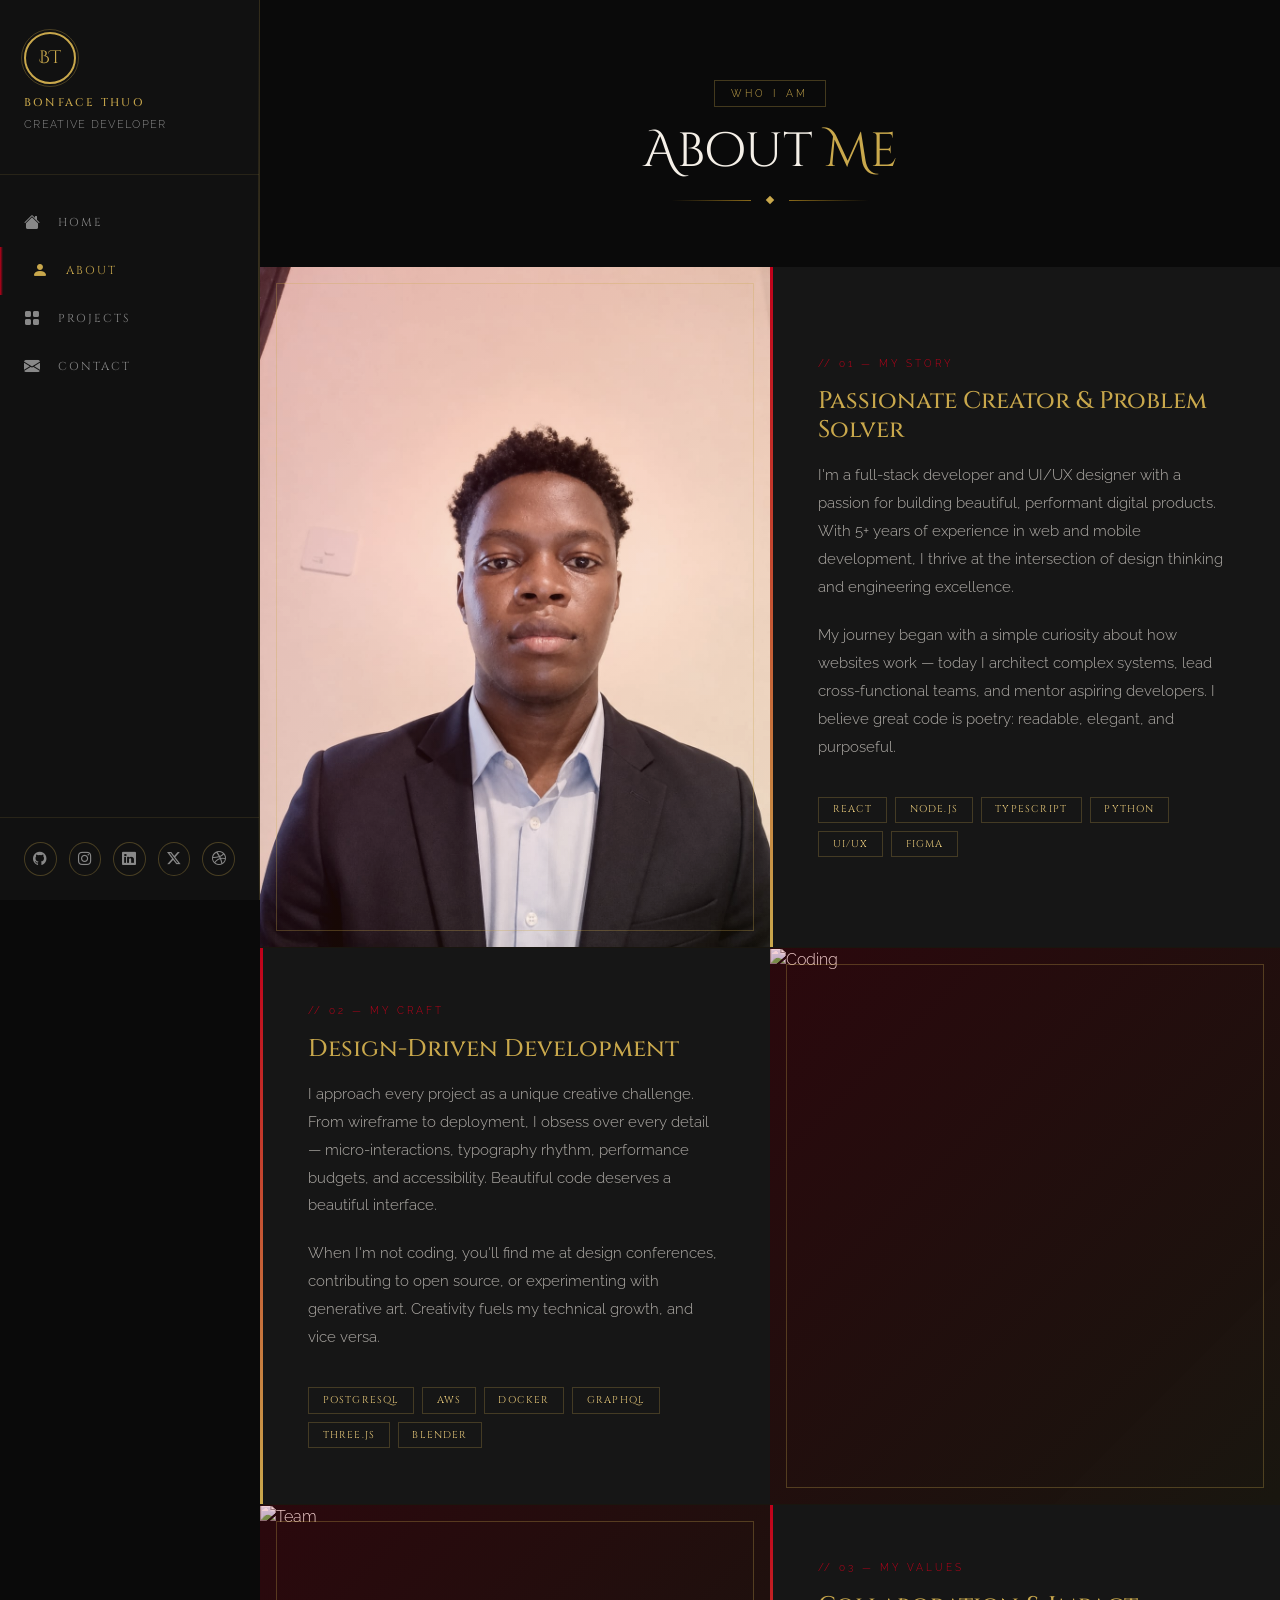
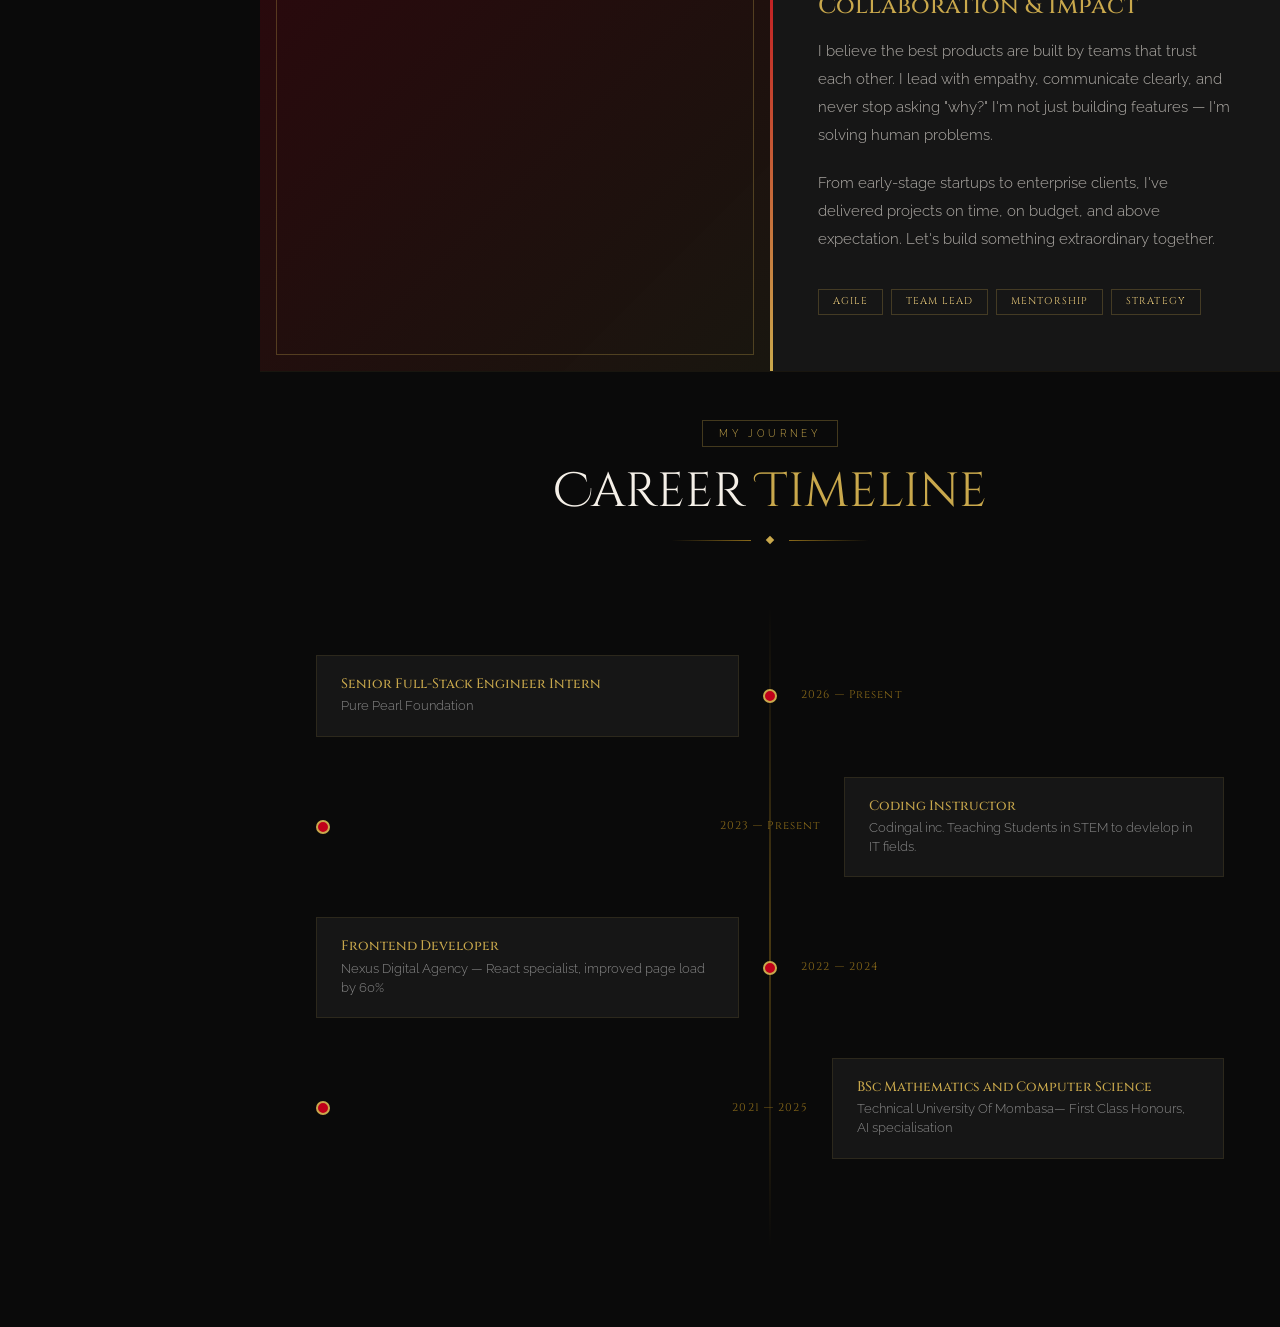
==== about.html @ 5af57379 "first commit" ====
<!DOCTYPE html>
<html lang="en">
<head>
  <meta charset="UTF-8" />
  <meta name="viewport" content="width=device-width, initial-scale=1.0"/>
  <title>About — Bonface Thuo</title>

  <!-- Bootstrap 5 -->
  <link href="https://cdn.jsdelivr.net/npm/bootstrap@5.3.3/dist/css/bootstrap.min.css" rel="stylesheet"/>
  <!-- Bootstrap Icons -->
  <link href="https://cdn.jsdelivr.net/npm/bootstrap-icons@1.11.3/font/bootstrap-icons.min.css" rel="stylesheet"/>
  <!-- Google Fonts -->
  <link href="https://fonts.googleapis.com/css2?family=Cinzel+Decorative:wght@700;900&family=Cinzel:wght@400;600;700&family=Raleway:ital,wght@0,300;0,400;0,600;1,300&display=swap" rel="stylesheet"/>
  <!-- AOS Animate on Scroll -->
  <link href="https://cdn.jsdelivr.net/npm/aos@2.3.4/dist/aos.css" rel="stylesheet"/>
  
  <link rel="stylesheet" href="style.css">
</head>
<body>

<div id="sb-overlay" onclick="closeSidebar()"></div>

<button id="sb-toggle" onclick="toggleSidebar()">
  <i class="bi bi-list"></i>
</button>

<nav id="sidebar">
  <div class="sb-logo">
    <div class="monogram">BT</div>
    <h6>Bonface Thuo</h6>
    <p>Creative Developer</p>
  </div>

  <div class="sb-nav">
    <a href="index.html">
      <i class="bi bi-house-fill"></i> Home
    </a>
    <a href="about.html" class="active">
      <i class="bi bi-person-fill"></i> About
    </a>
    <a href="project.html">
      <i class="bi bi-grid-fill"></i> Projects
    </a>
    <a href="contact.html">
      <i class="bi bi-envelope-fill"></i> Contact
    </a>
  </div>

  <div class="sb-social">
    <a href="https://github.com/Bonface-3020" title="GitHub" target="_blank"><i class="bi bi-github"></i></a>
    <a href="https://www.instagram.com/alpha_bonnie_3020?igsh=MWN3YW5udHBidG1ybQ==" title="Instagram" target="_blank"><i class="bi bi-instagram"></i></a>
    <a href="#" title="LinkedIn"><i class="bi bi-linkedin"></i></a>
    <a href="#" title="Twitter/X"><i class="bi bi-twitter-x"></i></a>
    <a href="#" title="Dribbble"><i class="bi bi-dribbble"></i></a>
  </div>
</nav>

<div id="main-content">
  <div id="page-about" class="page">
    <div class="section-header" data-aos="fade-up">
      <span class="section-tag">Who I Am</span>
      <h2 class="section-title">About <span>Me</span></h2>
      <div class="title-line"><div class="diamond"></div></div>
    </div>

    <!-- Block 1: Image Left, Text Right -->
    <div class="about-block">
      <div class="about-img-wrap" data-aos="fade-right">
        <img src="Images\Alpha.jpeg" alt="Bonface Thuo"/>
        <div class="about-img-border"></div>
      </div>
      <div class="about-text-wrap" data-aos="fade-left">
        <p class="about-tag">// 01 — My Story</p>
        <h3 class="about-heading">Passionate Creator &amp; Problem Solver</h3>
        <p class="about-text">
          I'm a full-stack developer and UI/UX designer with a passion for building beautiful, performant digital products. With 5+ years of experience in web and mobile development, I thrive at the intersection of design thinking and engineering excellence.
        </p>
        <p class="about-text">
          My journey began with a simple curiosity about how websites work — today I architect complex systems, lead cross-functional teams, and mentor aspiring developers. I believe great code is poetry: readable, elegant, and purposeful.
        </p>
        <div class="about-skills-list">
          <span class="skill-badge">React</span>
          <span class="skill-badge">Node.js</span>
          <span class="skill-badge">TypeScript</span>
          <span class="skill-badge">Python</span>
          <span class="skill-badge">UI/UX</span>
          <span class="skill-badge">Figma</span>
        </div>
      </div>
    </div>

    <!-- Block 2: Text Left, Image Right -->
    <div class="about-block">
      <div class="about-text-wrap" data-aos="fade-right">
        <p class="about-tag">// 02 — My Craft</p>
        <h3 class="about-heading">Design-Driven Development</h3>
        <p class="about-text">
          I approach every project as a unique creative challenge. From wireframe to deployment, I obsess over every detail — micro-interactions, typography rhythm, performance budgets, and accessibility. Beautiful code deserves a beautiful interface.
        </p>
        <p class="about-text">
          When I'm not coding, you'll find me at design conferences, contributing to open source, or experimenting with generative art. Creativity fuels my technical growth, and vice versa.
        </p>
        <div class="about-skills-list">
          <span class="skill-badge">PostgreSQL</span>
          <span class="skill-badge">AWS</span>
          <span class="skill-badge">Docker</span>
          <span class="skill-badge">GraphQL</span>
          <span class="skill-badge">Three.js</span>
          <span class="skill-badge">Blender</span>
        </div>
      </div>
      <div class="about-img-wrap" data-aos="fade-left">
        <img src="https://images.unsplash.com/photo-1498050108023-c5249f4df085?w=600&q=80" alt="Coding"/>
        <div class="about-img-border"></div>
      </div>
    </div>

    <!-- Block 3: Image Left, Text Right -->
    <div class="about-block">
      <div class="about-img-wrap" data-aos="fade-right">
        <img src="https://images.unsplash.com/photo-1522071820081-009f0129c71c?w=600&q=80" alt="Team"/>
        <div class="about-img-border"></div>
      </div>
      <div class="about-text-wrap" data-aos="fade-left">
        <p class="about-tag">// 03 — My Values</p>
        <h3 class="about-heading">Collaboration &amp; Impact</h3>
        <p class="about-text">
          I believe the best products are built by teams that trust each other. I lead with empathy, communicate clearly, and never stop asking "why?" I'm not just building features — I'm solving human problems.
        </p>
        <p class="about-text">
          From early-stage startups to enterprise clients, I've delivered projects on time, on budget, and above expectation. Let's build something extraordinary together.
        </p>
        <div class="about-skills-list">
          <span class="skill-badge">Agile</span>
          <span class="skill-badge">Team Lead</span>
          <span class="skill-badge">Mentorship</span>
          <span class="skill-badge">Strategy</span>
        </div>
      </div>
    </div>

    <!-- Timeline -->
    <div class="container-fluid px-4 mt-5">
      <div class="section-header" data-aos="fade-up">
        <span class="section-tag">My Journey</span>
        <h2 class="section-title">Career <span>Timeline</span></h2>
        <div class="title-line"><div class="diamond"></div></div>
      </div>
      <div class="timeline">
        <div class="tl-item" data-aos="fade-right">
          <div class="tl-content">
            <h5>Senior Full-Stack Engineer Intern</h5>
            <p>Pure Pearl Foundation </p>
          </div>
          <div class="tl-dot"></div>
          <div class="tl-date">2026 — Present</div>
        </div>
        <div class="tl-item right" data-aos="fade-left">
          <div class="tl-date" style="text-align:right">2023 — Present</div>
          <div class="tl-dot"></div>
          <div class="tl-content">
            <h5>Coding Instructor</h5>
            <p>Codingal inc. Teaching Students in STEM to devlelop in IT fields.</p>
          </div>
        </div>
        <div class="tl-item" data-aos="fade-right">
          <div class="tl-content">
            <h5>Frontend Developer</h5>
            <p>Nexus Digital Agency — React specialist, improved page load by 60%</p>
          </div>
          <div class="tl-dot"></div>
          <div class="tl-date">2022 — 2024</div>
        </div>
        <div class="tl-item right" data-aos="fade-left">
          <div class="tl-date" style="text-align:right">2021 — 2025</div>
          <div class="tl-dot"></div>
          <div class="tl-content">
            <h5>BSc Mathematics and Computer Science</h5>
            <p>Technical University Of Mombasa— First Class Honours, AI specialisation</p>
          </div>
        </div>
      </div>
    </div>
  </div>
</div>

<!-- Bootstrap JS -->
<script src="https://cdn.jsdelivr.net/npm/bootstrap@5.3.3/dist/js/bootstrap.bundle.min.js"></script>
<!-- AOS -->
<script src="https://cdn.jsdelivr.net/npm/aos@2.3.4/dist/aos.js"></script>
<script src="script.js"></script>
</body>
</html>
---- style.css ----
/* ─── DESIGN TOKENS ─────────────────────────────────── */
:root {
  --black:   #0a0a0a;
  --dark:    #111111;
  --panel:   #161616;
  --red:     #c0001a;
  --red-dim: #8a0012;
  --gold:    #c9a84c;
  --gold-lt: #e8c97a;
  --gold-dk: #8a6a1a;
  --white:   #f5f0e8;
  --muted:   #888;
  --sidebar-w: 260px;
  --transition: .35s cubic-bezier(.4,0,.2,1);
}

/* ─── RESET & BASE ──────────────────────────────────── */
*, *::before, *::after { box-sizing: border-box; margin: 0; padding: 0; }
html { scroll-behavior: smooth; }
body {
  background: var(--black);
  color: var(--white);
  font-family: 'Raleway', sans-serif;
  font-weight: 300;
  overflow-x: hidden;
}
h1,h2,h3,h4,h5 { font-family: 'Cinzel', serif; }
a { text-decoration: none; color: inherit; }
::selection { background: var(--gold); color: var(--black); }

/* ─── SCROLLBAR ──────────────────────────────────────── */
::-webkit-scrollbar { width: 4px; }
::-webkit-scrollbar-track { background: var(--dark); }
::-webkit-scrollbar-thumb { background: var(--gold-dk); border-radius: 2px; }

/* ─── SIDEBAR ────────────────────────────────────────── */
#sidebar {
  position: fixed;
  top: 0; left: 0;
  width: var(--sidebar-w);
  height: 100vh;
  background: var(--dark);
  border-right: 1px solid rgba(201,168,76,.18);
  display: flex;
  flex-direction: column;
  z-index: 1000;
  transition: transform var(--transition);
}
#sidebar::after {
  content: '';
  position: absolute;
  top: 0; right: 0;
  width: 1px; height: 100%;
  background: linear-gradient(to bottom, transparent, var(--gold), transparent);
  opacity: .35;
}

/* Logo */
.sb-logo {
  padding: 2rem 1.5rem 1.5rem;
  border-bottom: 1px solid rgba(201,168,76,.12);
}
.sb-logo .monogram {
  width: 52px; height: 52px;
  border: 2px solid var(--gold);
  border-radius: 50%;
  display: flex; align-items: center; justify-content: center;
  font-family: 'Cinzel Decorative', serif;
  font-size: 1.1rem;
  color: var(--gold);
  margin-bottom: .75rem;
  position: relative;
}
.sb-logo .monogram::before {
  content: '';
  position: absolute; inset: -5px;
  border-radius: 50%;
  border: 1px solid rgba(201,168,76,.3);
}
.sb-logo h6 {
  font-family: 'Cinzel', serif;
  font-size: .7rem;
  letter-spacing: .2em;
  color: var(--gold);
  text-transform: uppercase;
}
.sb-logo p {
  font-size: .68rem;
  color: var(--muted);
  letter-spacing: .12em;
  text-transform: uppercase;
  margin-top: .15rem;
}

/* Nav links */
.sb-nav { flex: 1; padding: 1.5rem 0; }
.sb-nav a {
  display: flex;
  align-items: center;
  gap: .85rem;
  padding: .75rem 1.5rem;
  font-family: 'Cinzel', serif;
  font-size: .72rem;
  letter-spacing: .18em;
  text-transform: uppercase;
  color: var(--muted);
  transition: all var(--transition);
  position: relative;
  cursor: pointer;
}
.sb-nav a::before {
  content: '';
  position: absolute;
  left: 0; top: 0; bottom: 0;
  width: 0;
  background: linear-gradient(to right, var(--red), transparent);
  transition: width var(--transition);
}
.sb-nav a:hover, .sb-nav a.active {
  color: var(--gold-lt);
  padding-left: 2rem;
}
.sb-nav a:hover::before, .sb-nav a.active::before { width: 3px; }
.sb-nav a.active { color: var(--gold); }
.sb-nav a i { font-size: 1rem; min-width: 20px; }

/* Social links at bottom */
.sb-social {
  padding: 1.5rem;
  border-top: 1px solid rgba(201,168,76,.12);
  display: flex; gap: .75rem;
}
.sb-social a {
  width: 34px; height: 34px;
  border: 1px solid rgba(201,168,76,.3);
  border-radius: 50%;
  display: flex; align-items: center; justify-content: center;
  font-size: .85rem;
  color: var(--muted);
  transition: all var(--transition);
}
.sb-social a:hover {
  border-color: var(--gold);
  color: var(--gold);
  background: rgba(201,168,76,.08);
}

/* Mobile toggle */
#sb-toggle {
  display: none;
  position: fixed;
  top: 1rem; left: 1rem;
  z-index: 1100;
  width: 42px; height: 42px;
  background: var(--dark);
  border: 1px solid rgba(201,168,76,.3);
  border-radius: 8px;
  align-items: center; justify-content: center;
  cursor: pointer;
  color: var(--gold);
  font-size: 1.2rem;
}
#sb-overlay {
  display: none;
  position: fixed; inset: 0;
  background: rgba(0,0,0,.7);
  z-index: 999;
}

/* ─── MAIN CONTENT ────────────────────────────────────── */
#main-content {
  margin-left: var(--sidebar-w);
  min-height: 100vh;
}

/* ─── PAGES ──────────────────────────────────────────── */
.page { min-height: 100vh; }

/* ══════════════════════════════════════════════════
   PAGE 1 — HOME
══════════════════════════════════════════════════ */
#page-home {
  position: relative;
  height: 100vh;
  overflow: hidden;
}
#particles-js {
  position: absolute; inset: 0;
  z-index: 0;
}
.hero-bg {
  position: absolute; inset: 0;
  background:
    linear-gradient(135deg, rgba(10,10,10,.92) 0%, rgba(192,0,26,.15) 50%, rgba(10,10,10,.95) 100%),
    url('https://images.unsplash.com/photo-1517180102446-f3ece451e9d8?w=1600&q=80') center/cover no-repeat;
  z-index: 1;
}
.hero-bg::after {
  content: '';
  position: absolute; inset: 0;
  background: radial-gradient(ellipse at center, transparent 30%, var(--black) 100%);
}
.hero-content {
  position: relative; z-index: 2;
  height: 100%;
  display: flex; flex-direction: column;
  align-items: center; justify-content: center;
  text-align: center;
  padding: 2rem;
}

/* Animated name */
.hero-eyebrow {
  font-family: 'Cinzel', serif;
  font-size: .75rem;
  letter-spacing: .4em;
  color: var(--gold);
  text-transform: uppercase;
  opacity: 0;
  animation: fadeUp .6s .3s ease forwards;
}
.hero-name {
  font-family: 'Cinzel Decorative', serif;
  font-size: clamp(2.5rem, 6vw, 5rem);
  font-weight: 900;
  line-height: 1.05;
  background: linear-gradient(135deg, var(--white) 30%, var(--gold) 60%, var(--red) 100%);
  -webkit-background-clip: text;
  -webkit-text-fill-color: transparent;
  background-clip: text;
  opacity: 0;
  animation: fadeUp .8s .6s ease forwards;
  position: relative;
}
.hero-name::after {
  content: attr(data-text);
  position: absolute;
  inset: 0;
  background: linear-gradient(135deg, var(--white) 30%, var(--gold) 60%, var(--red) 100%);
  -webkit-background-clip: text;
  -webkit-text-fill-color: transparent;
  background-clip: text;
  filter: blur(20px);
  opacity: .4;
}

.hero-divider {
  display: flex; align-items: center; gap: 1rem;
  margin: 1rem 0;
  opacity: 0;
  animation: fadeUp .6s .9s ease forwards;
}
.hero-divider span { width: 60px; height: 1px; background: var(--gold); opacity: .6; }
.hero-divider .diamond {
  width: 8px; height: 8px;
  background: var(--gold);
  transform: rotate(45deg);
}

.hero-profession {
  font-family: 'Cinzel', serif;
  font-size: clamp(.9rem, 2vw, 1.3rem);
  letter-spacing: .25em;
  color: var(--white);
  text-transform: uppercase;
  opacity: 0;
  animation: fadeUp .6s 1s ease forwards;
}
.hero-profession .typed-cursor { color: var(--red); }

.hero-tagline {
  margin-top: 1.25rem;
  font-size: .9rem;
  color: var(--muted);
  letter-spacing: .08em;
  max-width: 480px;
  opacity: 0;
  animation: fadeUp .6s 1.2s ease forwards;
}

.hero-cta {
  margin-top: 2.5rem;
  display: flex; gap: 1rem; flex-wrap: wrap; justify-content: center;
  opacity: 0;
  animation: fadeUp .6s 1.4s ease forwards;
}
.btn-gold {
  padding: .75rem 2rem;
  background: linear-gradient(135deg, var(--gold-dk), var(--gold));
  color: var(--black);
  font-family: 'Cinzel', serif;
  font-size: .72rem;
  letter-spacing: .2em;
  text-transform: uppercase;
  border: none;
  cursor: pointer;
  clip-path: polygon(8px 0%, 100% 0%, calc(100% - 8px) 100%, 0% 100%);
  transition: all var(--transition);
  font-weight: 700;
}
.btn-gold:hover {
  background: linear-gradient(135deg, var(--gold), var(--gold-lt));
  transform: translateY(-2px);
  box-shadow: 0 8px 24px rgba(201,168,76,.35);
}
.btn-outline-gold {
  padding: .75rem 2rem;
  background: transparent;
  color: var(--gold);
  font-family: 'Cinzel', serif;
  font-size: .72rem;
  letter-spacing: .2em;
  text-transform: uppercase;
  border: 1px solid var(--gold);
  cursor: pointer;
  clip-path: polygon(8px 0%, 100% 0%, calc(100% - 8px) 100%, 0% 100%);
  transition: all var(--transition);
}
.btn-outline-gold:hover {
  background: rgba(201,168,76,.1);
  transform: translateY(-2px);
}

/* Scroll indicator */
.scroll-hint {
  position: absolute; bottom: 2rem; left: 50%; transform: translateX(-50%);
  z-index: 2;
  display: flex; flex-direction: column; align-items: center; gap: .5rem;
  opacity: 0;
  animation: fadeIn 1s 2s ease forwards;
}
.scroll-hint span { font-size: .6rem; letter-spacing: .25em; color: var(--muted); text-transform: uppercase; }
.scroll-wheel {
  width: 20px; height: 32px;
  border: 1px solid rgba(201,168,76,.4);
  border-radius: 10px;
  position: relative;
}
.scroll-wheel::before {
  content: '';
  position: absolute; top: 5px; left: 50%; transform: translateX(-50%);
  width: 3px; height: 6px;
  background: var(--gold);
  border-radius: 2px;
  animation: scrollDot 1.5s infinite;
}

/* Stats bar */
.hero-stats {
  position: absolute;
  bottom: 0; left: 0; right: 0;
  z-index: 2;
  background: rgba(22,22,22,.85);
  backdrop-filter: blur(10px);
  border-top: 1px solid rgba(201,168,76,.15);
  display: flex;
  justify-content: center;
}
.stat-item {
  padding: 1.2rem 2.5rem;
  text-align: center;
  border-right: 1px solid rgba(201,168,76,.1);
}
.stat-item:last-child { border-right: none; }
.stat-num {
  font-family: 'Cinzel Decorative', serif;
  font-size: 1.6rem;
  color: var(--gold);
  line-height: 1;
}
.stat-label { font-size: .62rem; letter-spacing: .18em; color: var(--muted); text-transform: uppercase; margin-top: .25rem; }

/* ══════════════════════════════════════════════════
   PAGE 2 — ABOUT
══════════════════════════════════════════════════ */
#page-about { background: var(--black); padding: 5rem 0; }

.section-header { text-align: center; margin-bottom: 4rem; }
.section-tag {
  display: inline-block;
  font-size: .65rem;
  letter-spacing: .35em;
  text-transform: uppercase;
  color: var(--gold);
  border: 1px solid rgba(201,168,76,.3);
  padding: .3rem 1rem;
  margin-bottom: 1rem;
}
.section-title {
  font-family: 'Cinzel Decorative', serif;
  font-size: clamp(1.8rem, 4vw, 3rem);
  color: var(--white);
}
.section-title span { color: var(--gold); }
.title-line {
  display: flex; align-items: center; justify-content: center; gap: 1rem;
  margin-top: 1rem;
}
.title-line::before, .title-line::after {
  content: ''; flex: 1; max-width: 80px;
  height: 1px; background: linear-gradient(to right, transparent, var(--gold-dk));
}
.title-line::after { background: linear-gradient(to left, transparent, var(--gold-dk)); }
.title-line .diamond { width: 6px; height: 6px; background: var(--gold); transform: rotate(45deg); }

/* About blocks */
.about-block {
  display: grid;
  grid-template-columns: 1fr 1fr;
  gap: 0;
  margin-bottom: 0;
  border-bottom: 1px solid rgba(201,168,76,.08);
}
.about-img-wrap {
  position: relative;
  overflow: hidden;
  min-height: 420px;
}
.about-img-wrap img {
  width: 100%; height: 100%;
  object-fit: cover;
  transition: transform .8s ease;
  filter: grayscale(30%) contrast(1.05);
}
.about-img-wrap:hover img { transform: scale(1.04); }
.about-img-wrap::after {
  content: '';
  position: absolute; inset: 0;
  background: linear-gradient(135deg, rgba(192,0,26,.18), rgba(201,168,76,.08));
}
.about-img-border {
  position: absolute;
  top: 16px; left: 16px; right: 16px; bottom: 16px;
  border: 1px solid rgba(201,168,76,.3);
  z-index: 1;
  pointer-events: none;
}
.about-text-wrap {
  background: var(--panel);
  padding: 3.5rem 3rem;
  display: flex; flex-direction: column; justify-content: center;
  position: relative;
}
.about-text-wrap::before {
  content: '';
  position: absolute; top: 0; left: 0;
  width: 3px; height: 100%;
  background: linear-gradient(to bottom, var(--red), var(--gold));
}
.about-tag {
  font-size: .62rem; letter-spacing: .3em;
  text-transform: uppercase;
  color: var(--red);
  margin-bottom: 1rem;
}
.about-heading {
  font-family: 'Cinzel', serif;
  font-size: 1.5rem;
  color: var(--gold);
  margin-bottom: 1rem;
}
.about-text {
  font-size: .92rem;
  line-height: 1.9;
  color: rgba(245,240,232,.7);
  margin-bottom: 1.25rem;
}
.about-skills-list {
  display: flex; flex-wrap: wrap; gap: .5rem;
  margin-top: 1rem;
}
.skill-badge {
  font-family: 'Cinzel', serif;
  font-size: .62rem;
  letter-spacing: .12em;
  color: var(--gold-lt);
  border: 1px solid rgba(201,168,76,.25);
  padding: .3rem .85rem;
  text-transform: uppercase;
  transition: all var(--transition);
}
.skill-badge:hover {
  background: rgba(201,168,76,.08);
  border-color: var(--gold);
}

/* Timeline */
.timeline { position: relative; padding: 3rem 2rem; }
.timeline::before {
  content: '';
  position: absolute; left: 50%; top: 0; bottom: 0;
  width: 1px;
  background: linear-gradient(to bottom, transparent, var(--gold-dk), transparent);
  transform: translateX(-50%);
}
.tl-item {
  display: grid; grid-template-columns: 1fr auto 1fr;
  gap: 1.5rem; margin-bottom: 2.5rem; align-items: center;
}
.tl-content {
  background: var(--panel);
  border: 1px solid rgba(201,168,76,.12);
  padding: 1.25rem 1.5rem;
  position: relative;
}
.tl-content h5 {
  font-family: 'Cinzel', serif;
  font-size: .85rem;
  color: var(--gold);
  margin-bottom: .25rem;
}
.tl-content p {
  font-size: .8rem;
  color: var(--muted);
  margin: 0;
}
.tl-dot {
  width: 14px; height: 14px;
  background: var(--red);
  border: 2px solid var(--gold);
  border-radius: 50%;
  position: relative; z-index: 1;
}
.tl-date {
  font-family: 'Cinzel', serif;
  font-size: .7rem;
  color: var(--gold-dk);
  letter-spacing: .1em;
}
.tl-item.right .tl-content { order: 3; }
.tl-item.right .tl-date { order: 1; text-align: right; }

/* ══════════════════════════════════════════════════
   PAGE 3 — PROJECTS
══════════════════════════════════════════════════ */
#page-projects { background: var(--black); padding: 5rem 0; }

.filter-bar {
  display: flex; justify-content: center; gap: .5rem;
  margin-bottom: 3rem; flex-wrap: wrap;
}
.filter-btn {
  font-family: 'Cinzel', serif;
  font-size: .65rem;
  letter-spacing: .18em;
  text-transform: uppercase;
  padding: .5rem 1.25rem;
  background: transparent;
  border: 1px solid rgba(201,168,76,.2);
  color: var(--muted);
  cursor: pointer;
  transition: all var(--transition);
}
.filter-btn.active, .filter-btn:hover {
  background: rgba(192,0,26,.15);
  border-color: var(--red);
  color: var(--white);
}

/* Project cards */
.project-card {
  background: var(--panel);
  border: 1px solid rgba(201,168,76,.1);
  height: 100%;
  display: flex; flex-direction: column;
  overflow: hidden;
  transition: all var(--transition);
  position: relative;
}
.project-card::before {
  content: '';
  position: absolute;
  inset: 0;
  background: linear-gradient(135deg, rgba(192,0,26,.05), rgba(201,168,76,.03));
  opacity: 0;
  transition: opacity var(--transition);
}
.project-card:hover {
  transform: translateY(-6px);
  border-color: rgba(201,168,76,.35);
  box-shadow: 0 20px 40px rgba(0,0,0,.5), 0 0 0 1px rgba(201,168,76,.08);
}
.project-card:hover::before { opacity: 1; }

.card-img-wrap {
  position: relative;
  height: 200px;
  overflow: hidden;
}
.card-img-wrap img {
  width: 100%; height: 100%;
  object-fit: cover;
  transition: transform .8s ease;
  filter: grayscale(20%);
}
.project-card:hover .card-img-wrap img { transform: scale(1.08); }
.card-img-overlay {
  position: absolute; inset: 0;
  background: linear-gradient(to bottom, transparent 40%, var(--panel) 100%);
}
.card-category {
  position: absolute; top: 12px; left: 12px;
  font-family: 'Cinzel', serif;
  font-size: .58rem;
  letter-spacing: .2em;
  text-transform: uppercase;
  background: var(--red);
  color: var(--white);
  padding: .25rem .7rem;
}
.card-body-custom {
  flex: 1;
  padding: 1.5rem;
  display: flex; flex-direction: column;
}
.card-title-custom {
  font-family: 'Cinzel', serif;
  font-size: 1rem;
  color: var(--gold-lt);
  margin-bottom: .5rem;
}
.card-desc {
  font-size: .83rem;
  color: rgba(245,240,232,.65);
  line-height: 1.7;
  flex: 1;
}
.card-tags {
  display: flex; flex-wrap: wrap; gap: .35rem;
  margin-top: 1rem;
}
.tag {
  font-size: .6rem;
  letter-spacing: .1em;
  color: var(--gold-dk);
  border: 1px solid rgba(201,168,76,.15);
  padding: .15rem .5rem;
  text-transform: uppercase;
}
.card-actions {
  display: flex; gap: .75rem;
  padding: 1rem 1.5rem 1.5rem;
  border-top: 1px solid rgba(201,168,76,.08);
}
.btn-card-primary {
  flex: 1;
  padding: .55rem;
  background: linear-gradient(135deg, var(--red-dim), var(--red));
  color: var(--white);
  font-family: 'Cinzel', serif;
  font-size: .62rem;
  letter-spacing: .15em;
  text-transform: uppercase;
  border: none;
  cursor: pointer;
  transition: all var(--transition);
  display: flex; align-items: center; justify-content: center; gap: .4rem;
}
.btn-card-primary:hover { background: linear-gradient(135deg, var(--red), #e8001f); }
.btn-card-secondary {
  flex: 1;
  padding: .55rem;
  background: transparent;
  color: var(--gold);
  font-family: 'Cinzel', serif;
  font-size: .62rem;
  letter-spacing: .15em;
  text-transform: uppercase;
  border: 1px solid rgba(201,168,76,.3);
  cursor: pointer;
  transition: all var(--transition);
  display: flex; align-items: center; justify-content: center; gap: .4rem;
}
.btn-card-secondary:hover { background: rgba(201,168,76,.08); border-color: var(--gold); }

/* ══════════════════════════════════════════════════
   PAGE 4 — CONTACT
══════════════════════════════════════════════════ */
#page-contact { background: var(--black); padding: 5rem 0; }

.contact-grid { display: grid; grid-template-columns: 1fr 1.4fr; gap: 0; }

.contact-info {
  background: var(--panel);
  padding: 3rem;
  position: relative;
}
.contact-info::before {
  content: '';
  position: absolute; top: 0; right: 0;
  width: 1px; height: 100%;
  background: linear-gradient(to bottom, transparent, var(--gold-dk), transparent);
  opacity: .4;
}
.contact-info-title {
  font-family: 'Cinzel Decorative', serif;
  font-size: 1.6rem;
  color: var(--gold);
  margin-bottom: .5rem;
}
.contact-info-sub {
  font-size: .82rem;
  color: var(--muted);
  line-height: 1.7;
  margin-bottom: 2.5rem;
}

.info-item {
  display: flex; align-items: flex-start; gap: 1rem;
  margin-bottom: 1.75rem;
}
.info-icon {
  width: 42px; height: 42px;
  background: rgba(192,0,26,.12);
  border: 1px solid rgba(192,0,26,.3);
  border-radius: 50%;
  display: flex; align-items: center; justify-content: center;
  color: var(--red);
  font-size: 1rem;
  flex-shrink: 0;
}
.info-label {
  font-family: 'Cinzel', serif;
  font-size: .62rem;
  letter-spacing: .2em;
  color: var(--muted);
  text-transform: uppercase;
  margin-bottom: .2rem;
}
.info-value { font-size: .9rem; color: var(--gold-lt); }

.social-grid {
  display: grid; grid-template-columns: repeat(4, 1fr);
  gap: .5rem; margin-top: 2rem;
}
.social-card {
  background: rgba(201,168,76,.04);
  border: 1px solid rgba(201,168,76,.12);
  padding: .85rem .5rem;
  text-align: center;
  cursor: pointer;
  transition: all var(--transition);
}
.social-card:hover {
  background: rgba(192,0,26,.1);
  border-color: var(--red);
  transform: translateY(-3px);
}
.social-card i { font-size: 1.2rem; color: var(--gold); margin-bottom: .3rem; display: block; }
.social-card span { font-family: 'Cinzel', serif; font-size: .55rem; letter-spacing: .12em; color: var(--muted); text-transform: uppercase; }

/* Contact form */
.contact-form-wrap {
  background: var(--dark);
  padding: 3rem;
}
.form-label-custom {
  font-family: 'Cinzel', serif;
  font-size: .62rem;
  letter-spacing: .2em;
  color: var(--gold-dk);
  text-transform: uppercase;
  margin-bottom: .4rem;
  display: block;
}
.form-control-custom {
  width: 100%;
  background: rgba(255,255,255,.03);
  border: 1px solid rgba(201,168,76,.15);
  border-radius: 0;
  color: var(--white);
  padding: .85rem 1rem;
  font-family: 'Raleway', sans-serif;
  font-size: .88rem;
  transition: all var(--transition);
  outline: none;
}
.form-control-custom:focus {
  background: rgba(201,168,76,.04);
  border-color: rgba(201,168,76,.45);
  box-shadow: 0 0 0 3px rgba(201,168,76,.06);
}
.form-control-custom::placeholder { color: rgba(136,136,136,.5); }
.form-row { display: grid; grid-template-columns: 1fr 1fr; gap: 1rem; }
.form-group { margin-bottom: 1.25rem; }

.btn-submit {
  width: 100%;
  padding: 1rem;
  background: linear-gradient(135deg, var(--red-dim), var(--red));
  color: var(--white);
  font-family: 'Cinzel', serif;
  font-size: .75rem;
  letter-spacing: .25em;
  text-transform: uppercase;
  border: none;
  cursor: pointer;
  transition: all var(--transition);
  margin-top: .5rem;
  position: relative;
  overflow: hidden;
}
.btn-submit::before {
  content: '';
  position: absolute; top: 0; left: -100%;
  width: 100%; height: 100%;
  background: linear-gradient(90deg, transparent, rgba(255,255,255,.08), transparent);
  transition: left .5s ease;
}
.btn-submit:hover::before { left: 100%; }
.btn-submit:hover {
  background: linear-gradient(135deg, var(--red), #e8001f);
  box-shadow: 0 8px 24px rgba(192,0,26,.4);
}

/* ─── KEYFRAMES ───────────────────────────────────────── */
@keyframes fadeUp {
  from { opacity: 0; transform: translateY(30px); }
  to   { opacity: 1; transform: translateY(0); }
}
@keyframes fadeIn {
  from { opacity: 0; }
  to   { opacity: 1; }
}
@keyframes scrollDot {
  0%   { transform: translateX(-50%) translateY(0); opacity: 1; }
  100% { transform: translateX(-50%) translateY(12px); opacity: 0; }
}
@keyframes shimmer {
  0% { left: -100%; }
  100% { left: 200%; }
}

/* ─── RESPONSIVE ─────────────────────────────────────── */
@media (max-width: 991px) {
  :root { --sidebar-w: 0px; }
  #sidebar { transform: translateX(-260px); width: 260px; }
  #sidebar.open { transform: translateX(0); }
  #sb-toggle { display: flex; }
  #sb-overlay.show { display: block; }
  #main-content { margin-left: 0; }
  .about-block { grid-template-columns: 1fr; }
  .about-img-wrap { min-height: 280px; }
  .contact-grid { grid-template-columns: 1fr; }
  .timeline::before { left: 20px; }
  .tl-item { grid-template-columns: auto 1fr; }
  .tl-date { display: none; }
  .tl-item.right .tl-content { order: unset; }
  .hero-stats { position: relative; }
  .form-row { grid-template-columns: 1fr; }
}
@media (max-width: 576px) {
  .stat-item { padding: 1rem 1.25rem; }
  .stat-num { font-size: 1.2rem; }
  .about-text-wrap { padding: 2rem 1.5rem; }
  .contact-info, .contact-form-wrap { padding: 2rem 1.5rem; }
}
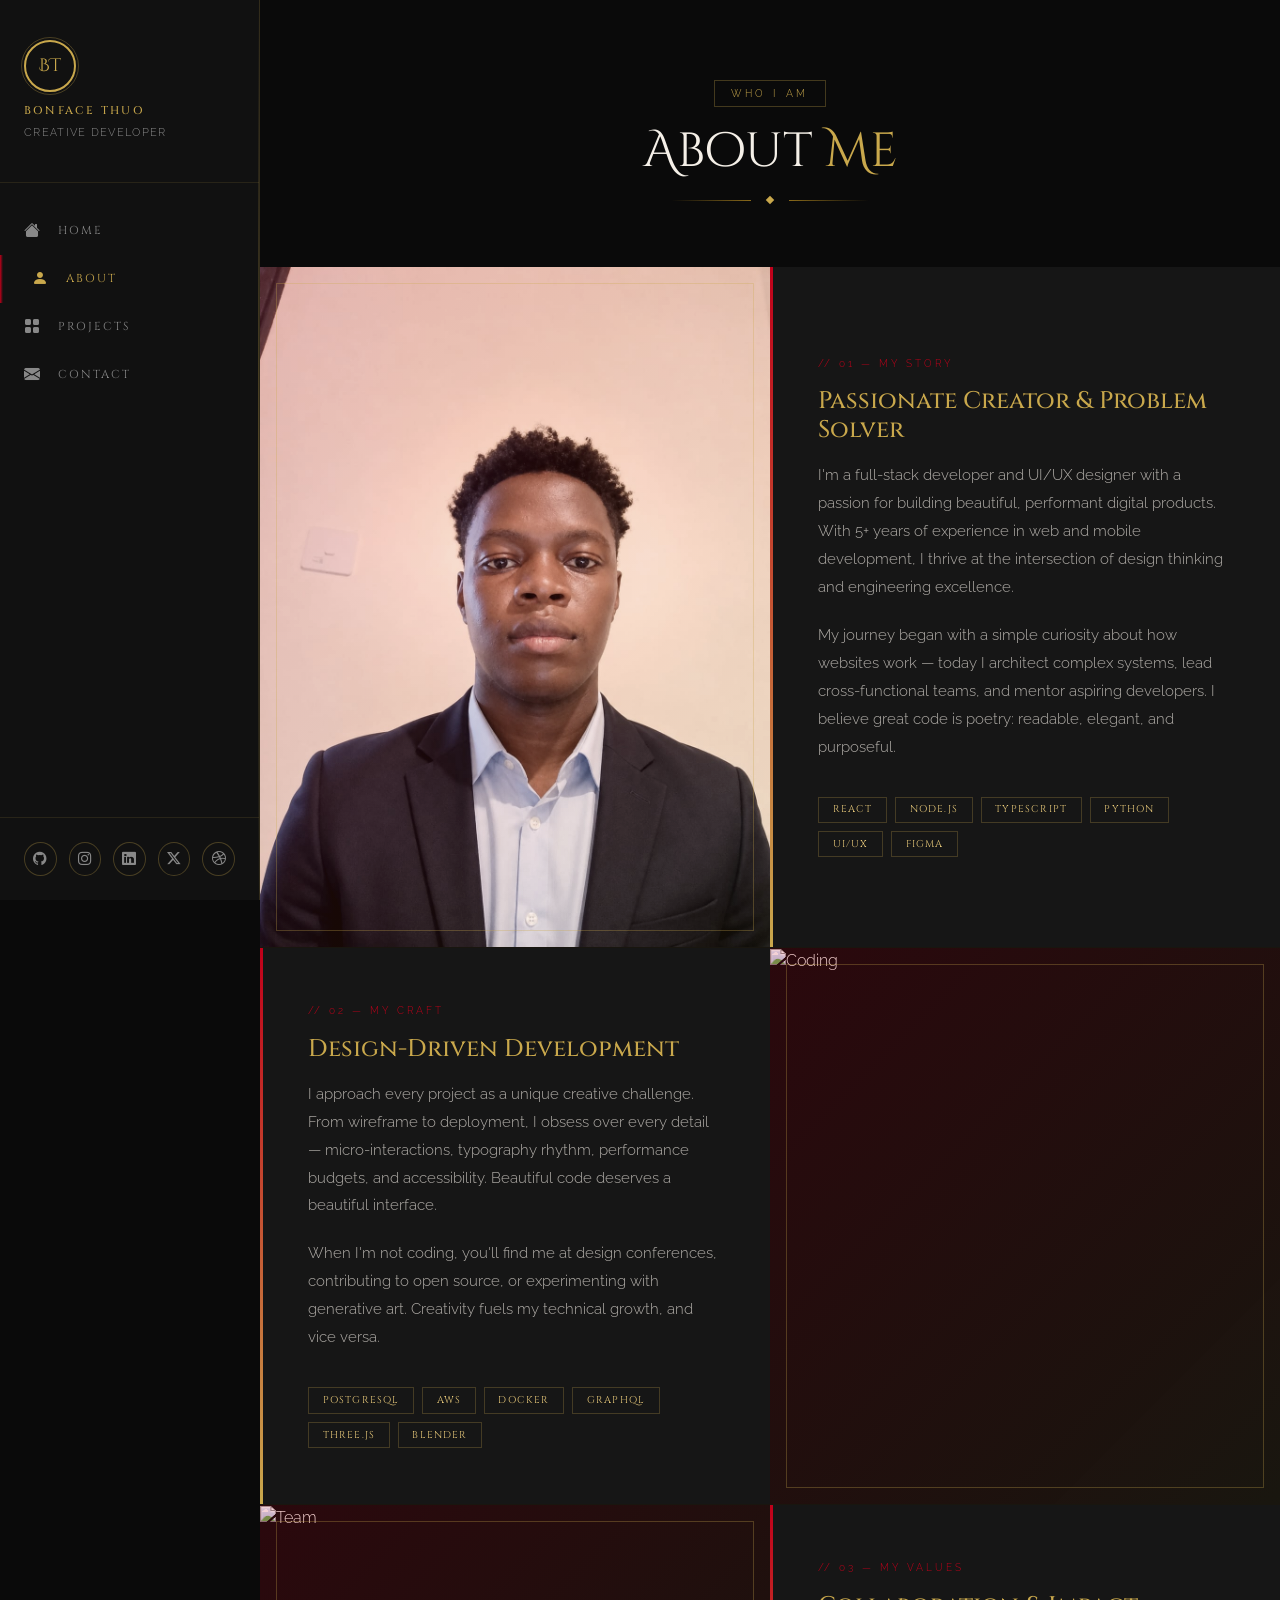
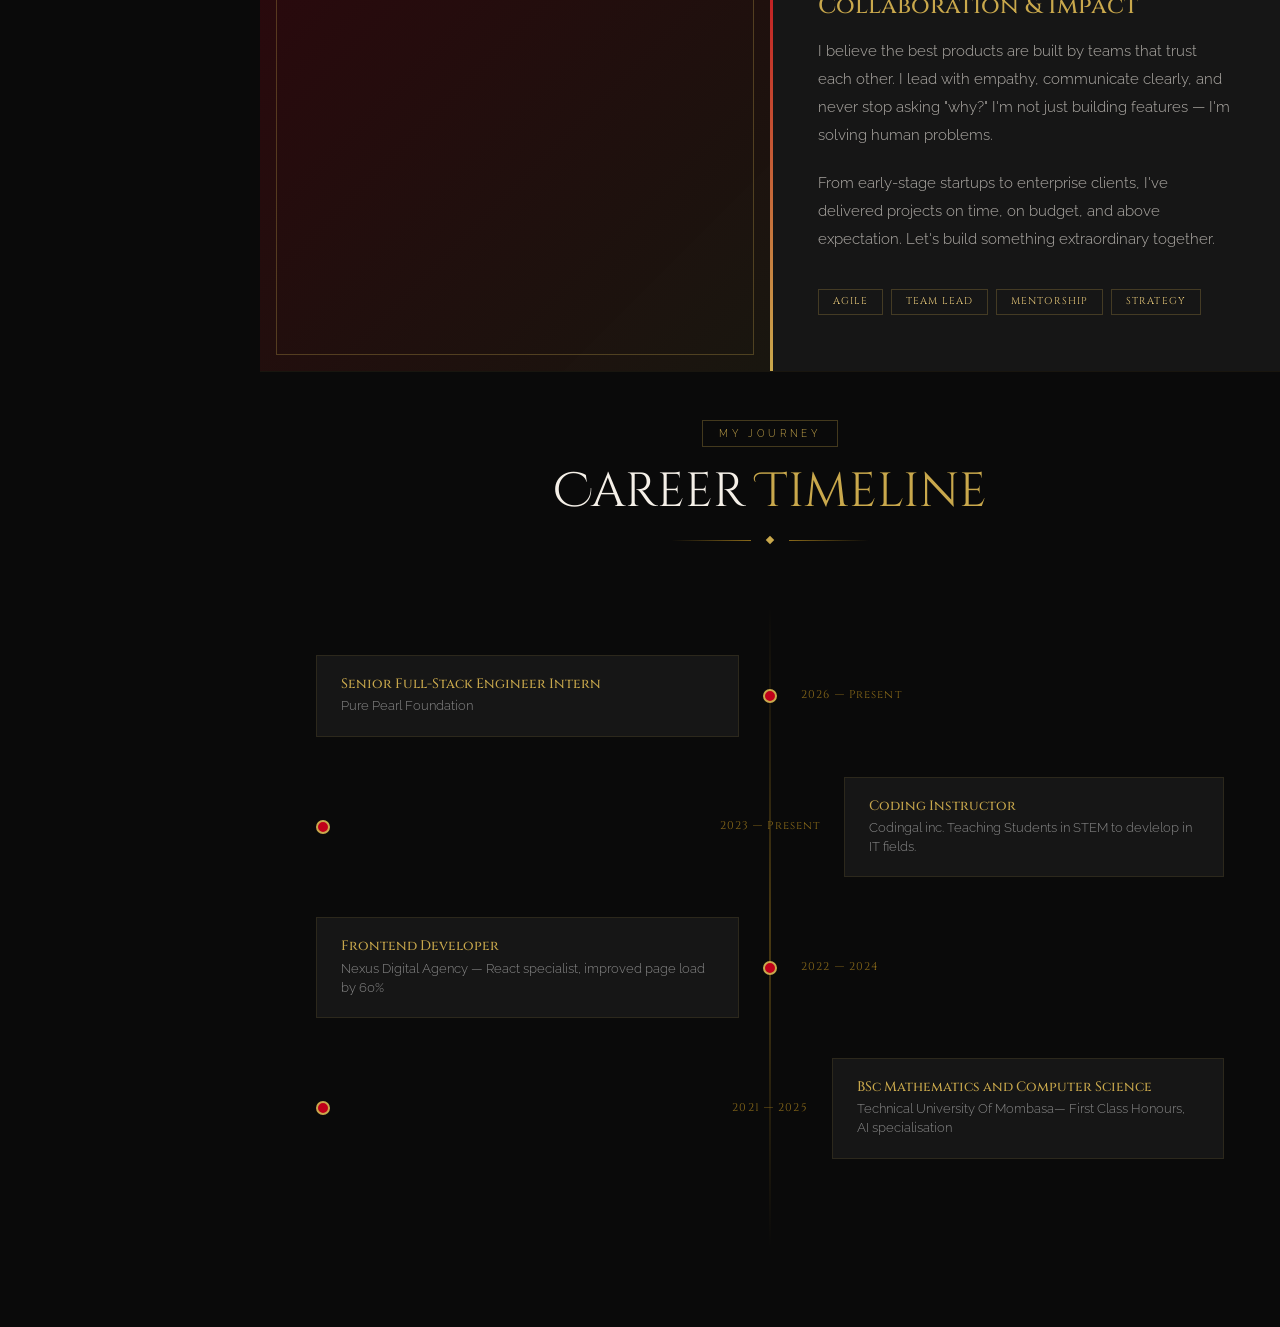
==== commit 5e8ca57f: "Improved Mobile responsiveness" ====
--- a/about.html
+++ b/about.html
@@ -25,6 +25,7 @@
 </button>
 
 <nav id="sidebar">
+  <button id="sb-close" onclick="closeSidebar()"><i class="bi bi-x"></i></button>
   <div class="sb-logo">
     <div class="monogram">BT</div>
     <h6>Bonface Thuo</h6>
--- a/style.css
+++ b/style.css
@@ -39,13 +39,18 @@
   top: 0; left: 0;
   width: var(--sidebar-w);
   height: 100vh;
+  height: 100dvh;
   background: var(--dark);
   border-right: 1px solid rgba(201,168,76,.18);
   display: flex;
   flex-direction: column;
   z-index: 1000;
   transition: transform var(--transition);
-}
+  overflow-y: auto;
+  scrollbar-width: none; /* Hide for Firefox */
+}
+#sidebar::-webkit-scrollbar { display: none; } /* Hide for Chrome/Safari */
+
 #sidebar::after {
   content: '';
   position: absolute;
@@ -53,12 +58,27 @@
   width: 1px; height: 100%;
   background: linear-gradient(to bottom, transparent, var(--gold), transparent);
   opacity: .35;
+  pointer-events: none;
+}
+
+/* Sidebar Close Button (Mobile Only) */
+#sb-close {
+  display: none;
+  position: absolute;
+  top: 1rem; right: 1rem;
+  background: transparent;
+  border: none;
+  color: var(--gold);
+  font-size: 1.5rem;
+  cursor: pointer;
+  z-index: 10;
 }
 
 /* Logo */
 .sb-logo {
-  padding: 2rem 1.5rem 1.5rem;
+  padding: 2.5rem 1.5rem 1.5rem;
   border-bottom: 1px solid rgba(201,168,76,.12);
+  flex-shrink: 0;
 }
 .sb-logo .monogram {
   width: 52px; height: 52px;
@@ -834,24 +854,64 @@
 /* ─── RESPONSIVE ─────────────────────────────────────── */
 @media (max-width: 991px) {
   :root { --sidebar-w: 0px; }
-  #sidebar { transform: translateX(-260px); width: 260px; }
+  #sidebar { 
+    transform: translateX(-260px); 
+    width: 260px; 
+    box-shadow: 20px 0 50px rgba(0,0,0,.5);
+  }
   #sidebar.open { transform: translateX(0); }
+  #sidebar.open #sb-close { display: block; }
+  
   #sb-toggle { display: flex; }
   #sb-overlay.show { display: block; }
+  
   #main-content { margin-left: 0; }
+  
+  .hero-content { padding: 4rem 1.5rem; }
+  .hero-stats { 
+    position: relative; 
+    flex-wrap: wrap;
+    background: var(--panel);
+  }
+  .stat-item { 
+    flex: 0 0 50%; 
+    padding: 1.5rem;
+    border-bottom: 1px solid rgba(201,168,76,.1);
+  }
+  .stat-item:nth-child(even) { border-right: none; }
+  .stat-item:nth-last-child(-n+2) { border-bottom: none; }
+
   .about-block { grid-template-columns: 1fr; }
-  .about-img-wrap { min-height: 280px; }
-  .contact-grid { grid-template-columns: 1fr; }
+  .about-img-wrap { min-height: 320px; }
+  .about-text-wrap { padding: 3rem 1.5rem; }
+  
+  .contact-grid { grid-template-columns: 1fr; margin-left: 0 !important; margin-right: 0 !important; }
+  .contact-info::before { display: none; }
+  .contact-info { border-bottom: 1px solid rgba(201,168,76,.1); }
+
   .timeline::before { left: 20px; }
-  .tl-item { grid-template-columns: auto 1fr; }
+  .tl-item { grid-template-columns: auto 1fr; gap: 1.5rem; }
+  .tl-dot { order: 1; }
+  .tl-content { order: 2; }
   .tl-date { display: none; }
-  .tl-item.right .tl-content { order: unset; }
-  .hero-stats { position: relative; }
+  
+  .tl-item.right .tl-content { order: 2; }
+  .tl-item.right .tl-dot { order: 1; }
+  
   .form-row { grid-template-columns: 1fr; }
 }
+
 @media (max-width: 576px) {
-  .stat-item { padding: 1rem 1.25rem; }
-  .stat-num { font-size: 1.2rem; }
-  .about-text-wrap { padding: 2rem 1.5rem; }
-  .contact-info, .contact-form-wrap { padding: 2rem 1.5rem; }
-}
+  .hero-name { font-size: 2.8rem; }
+  .hero-cta { flex-direction: column; width: 100%; max-width: 300px; }
+  .btn-gold, .btn-outline-gold { width: 100%; text-align: center; }
+  
+  .stat-item { flex: 0 0 100%; border-right: none; }
+  .stat-item:nth-last-child(2) { border-bottom: 1px solid rgba(201,168,76,.1); }
+
+  .about-img-wrap { min-height: 240px; }
+  .social-grid { grid-template-columns: repeat(2, 1fr); }
+  
+  .section-header { margin-bottom: 2.5rem; }
+  .section-title { font-size: 1.8rem; }
+}
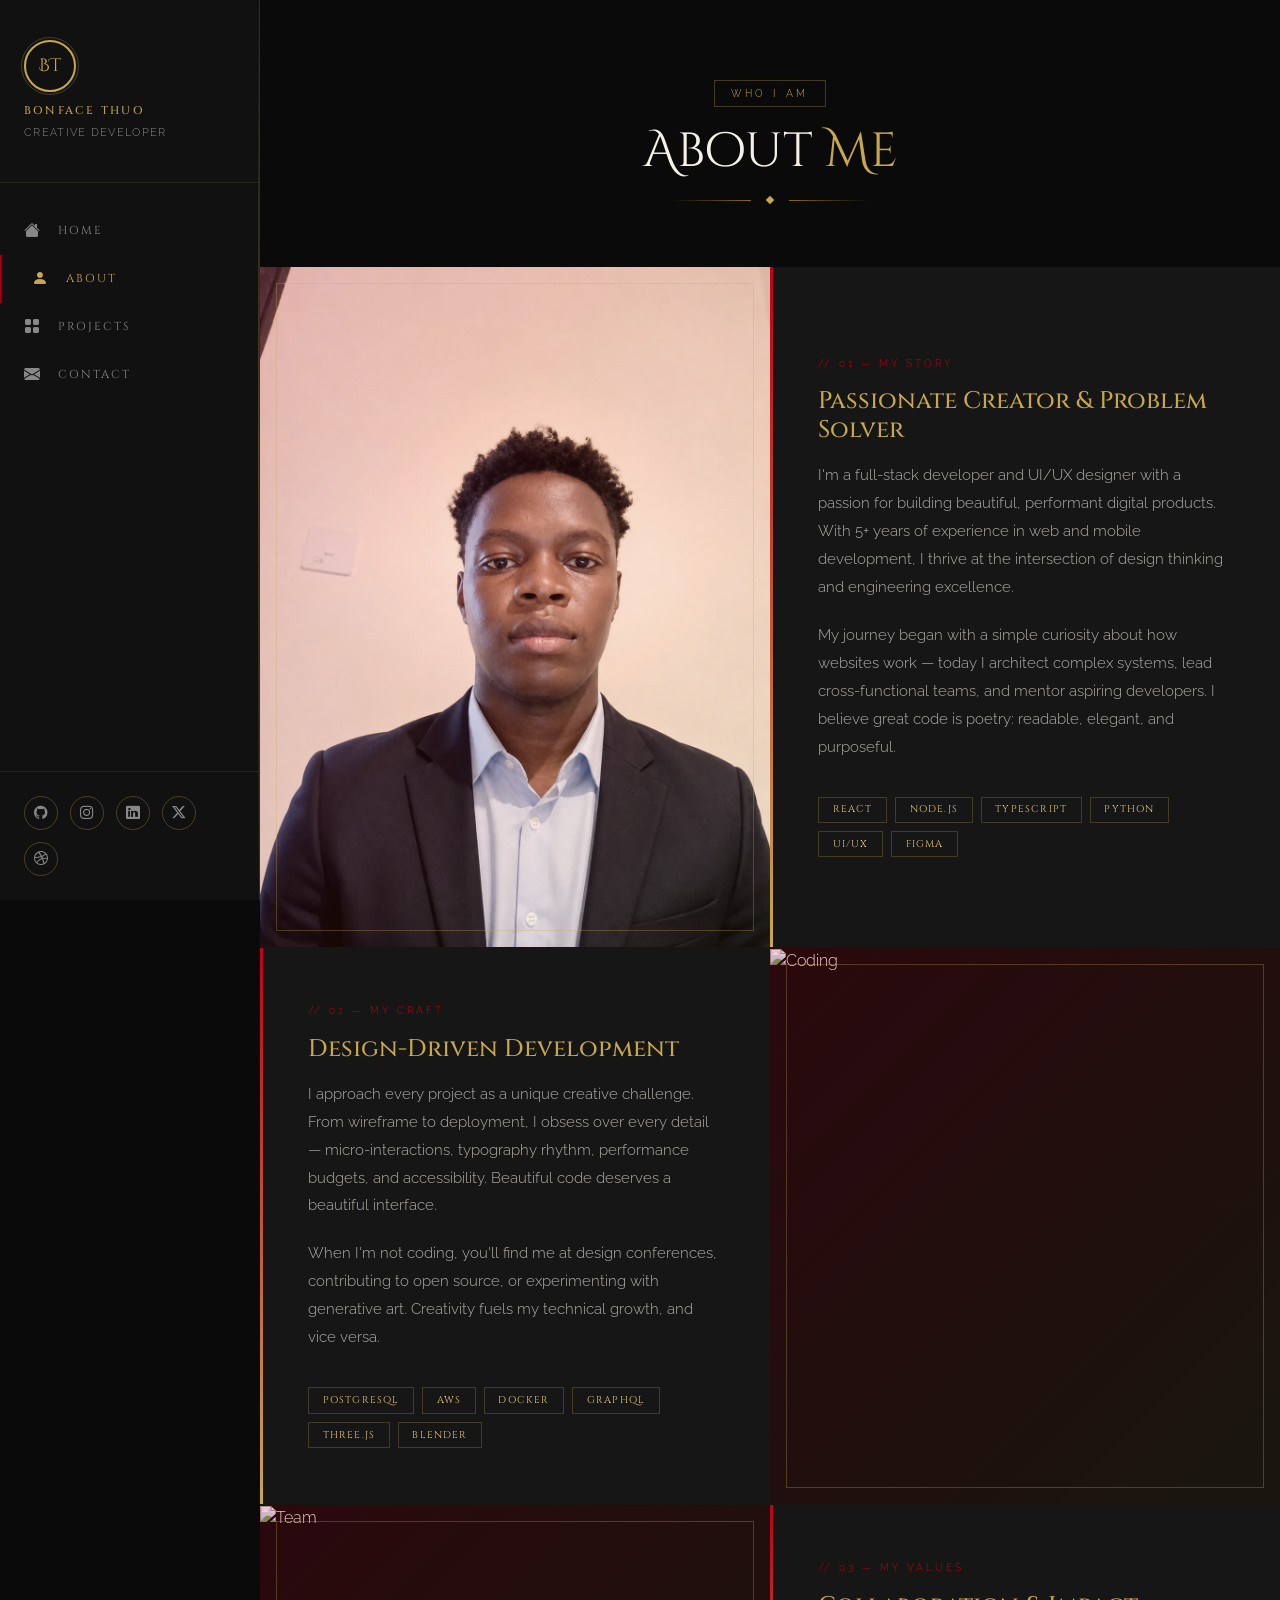
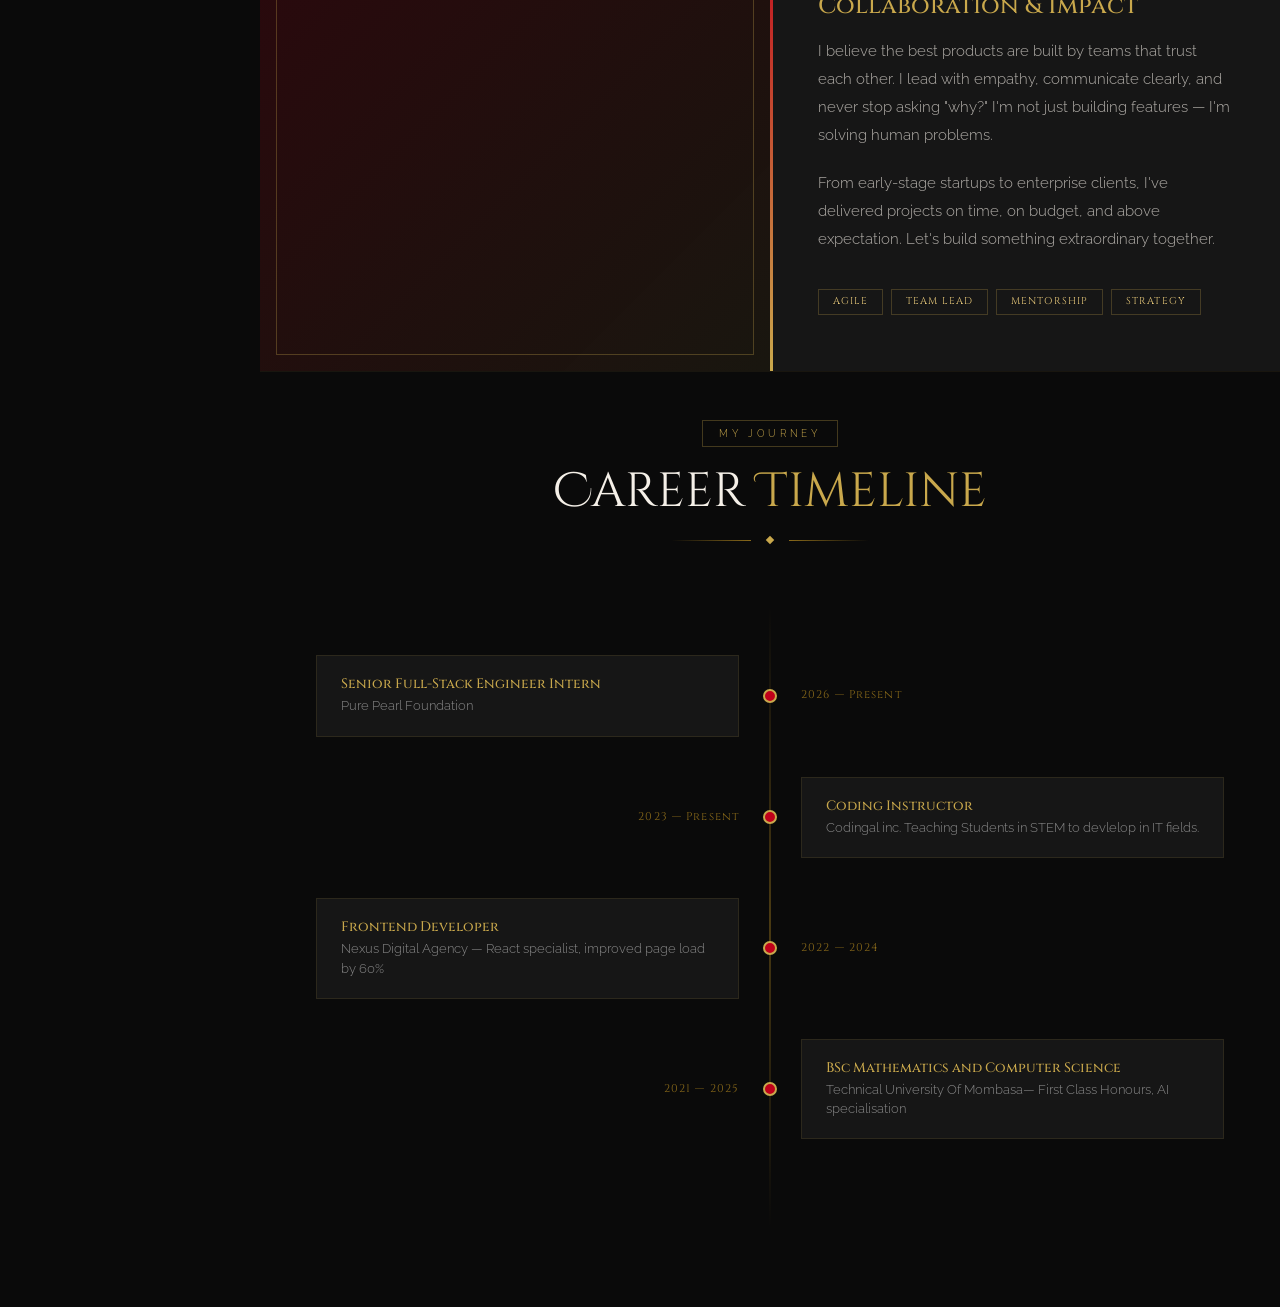
==== commit 52c7ba73: "side bar fix" ====
--- a/about.html
+++ b/about.html
@@ -25,7 +25,6 @@
 </button>
 
 <nav id="sidebar">
-  <button id="sb-close" onclick="closeSidebar()"><i class="bi bi-x"></i></button>
   <div class="sb-logo">
     <div class="monogram">BT</div>
     <h6>Bonface Thuo</h6>
--- a/style.css
+++ b/style.css
@@ -61,19 +61,6 @@
   pointer-events: none;
 }
 
-/* Sidebar Close Button (Mobile Only) */
-#sb-close {
-  display: none;
-  position: absolute;
-  top: 1rem; right: 1rem;
-  background: transparent;
-  border: none;
-  color: var(--gold);
-  font-size: 1.5rem;
-  cursor: pointer;
-  z-index: 10;
-}
-
 /* Logo */
 .sb-logo {
   padding: 2.5rem 1.5rem 1.5rem;
@@ -149,9 +136,11 @@
   padding: 1.5rem;
   border-top: 1px solid rgba(201,168,76,.12);
   display: flex; gap: .75rem;
+  flex-wrap: wrap;
 }
 .sb-social a {
   width: 34px; height: 34px;
+  flex-shrink: 0;
   border: 1px solid rgba(201,168,76,.3);
   border-radius: 50%;
   display: flex; align-items: center; justify-content: center;
@@ -211,14 +200,16 @@
 .hero-bg {
   position: absolute; inset: 0;
   background:
-    linear-gradient(135deg, rgba(10,10,10,.92) 0%, rgba(192,0,26,.15) 50%, rgba(10,10,10,.95) 100%),
+    linear-gradient(135deg, rgba(5,5,5,.95) 0%, rgba(192,0,26,.25) 50%, rgba(5,5,5,.98) 100%),
     url('https://images.unsplash.com/photo-1517180102446-f3ece451e9d8?w=1600&q=80') center/cover no-repeat;
   z-index: 1;
+  filter: blur(6px) brightness(0.5);
+  transform: scale(1.05); /* Prevent blur edges from showing */
 }
 .hero-bg::after {
   content: '';
   position: absolute; inset: 0;
-  background: radial-gradient(ellipse at center, transparent 30%, var(--black) 100%);
+  background: radial-gradient(ellipse at center, rgba(0,0,0,0) 20%, var(--black) 100%);
 }
 .hero-content {
   position: relative; z-index: 2;
@@ -227,6 +218,7 @@
   align-items: center; justify-content: center;
   text-align: center;
   padding: 2rem;
+  text-shadow: 0 4px 12px rgba(0,0,0,0.5);
 }
 
 /* Animated name */
@@ -794,11 +786,30 @@
   font-size: .88rem;
   transition: all var(--transition);
   outline: none;
+  appearance: none;
+  -webkit-appearance: none;
+  -moz-appearance: none;
+}
+/* Custom Arrow for Select */
+select.form-control-custom {
+  background-image: linear-gradient(45deg, transparent 50%, var(--gold-dk) 50%), 
+                    linear-gradient(135deg, var(--gold-dk) 50%, transparent 50%);
+  background-position: calc(100% - 20px) calc(1em + 5px),
+                       calc(100% - 15px) calc(1em + 5px);
+  background-size: 5px 5px, 5px 5px;
+  background-repeat: no-repeat;
+  padding-right: 3rem;
+  cursor: pointer;
+}
+select.form-control-custom:focus {
+  background-image: linear-gradient(45deg, transparent 50%, var(--gold) 50%), 
+                    linear-gradient(135deg, var(--gold) 50%, transparent 50%);
+  border-color: rgba(201,168,76,.45);
 }
 .form-control-custom:focus {
   background: rgba(201,168,76,.04);
   border-color: rgba(201,168,76,.45);
-  box-shadow: 0 0 0 3px rgba(201,168,76,.06);
+  box-shadow: 0 0 15px rgba(201,168,76,0.08);
 }
 .form-control-custom::placeholder { color: rgba(136,136,136,.5); }
 .form-row { display: grid; grid-template-columns: 1fr 1fr; gap: 1rem; }
@@ -915,3 +926,25 @@
   .section-header { margin-bottom: 2.5rem; }
   .section-title { font-size: 1.8rem; }
 }
+splay: none; }
+  
+  .tl-item.right .tl-content { order: 2; }
+  .tl-item.right .tl-dot { order: 1; }
+  
+  .form-row { grid-template-columns: 1fr; }
+}
+
+@media (max-width: 576px) {
+  .hero-name { font-size: 2.8rem; }
+  .hero-cta { flex-direction: column; width: 100%; max-width: 300px; }
+  .btn-gold, .btn-outline-gold { width: 100%; text-align: center; }
+  
+  .stat-item { flex: 0 0 100%; border-right: none; }
+  .stat-item:nth-last-child(2) { border-bottom: 1px solid rgba(201,168,76,.1); }
+
+  .about-img-wrap { min-height: 240px; }
+  .social-grid { grid-template-columns: repeat(2, 1fr); }
+  
+  .section-header { margin-bottom: 2.5rem; }
+  .section-title { font-size: 1.8rem; }
+}
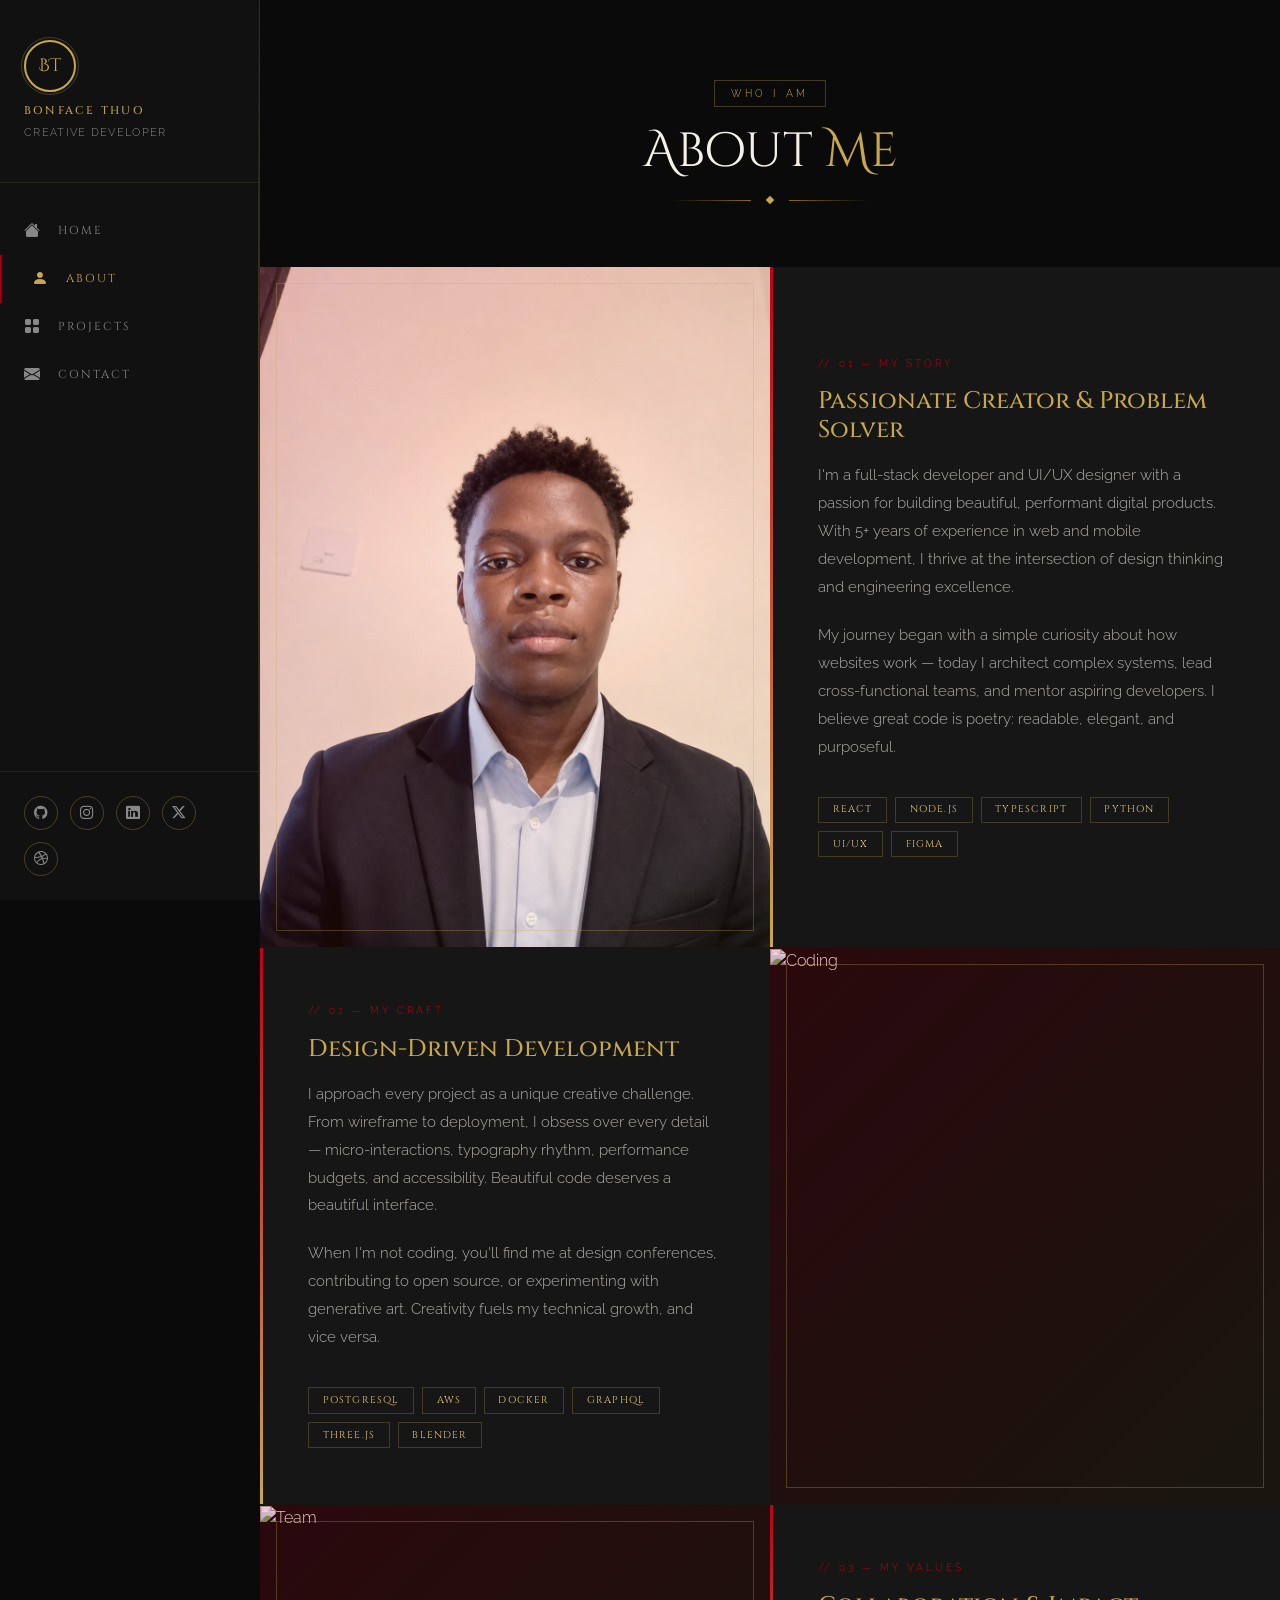
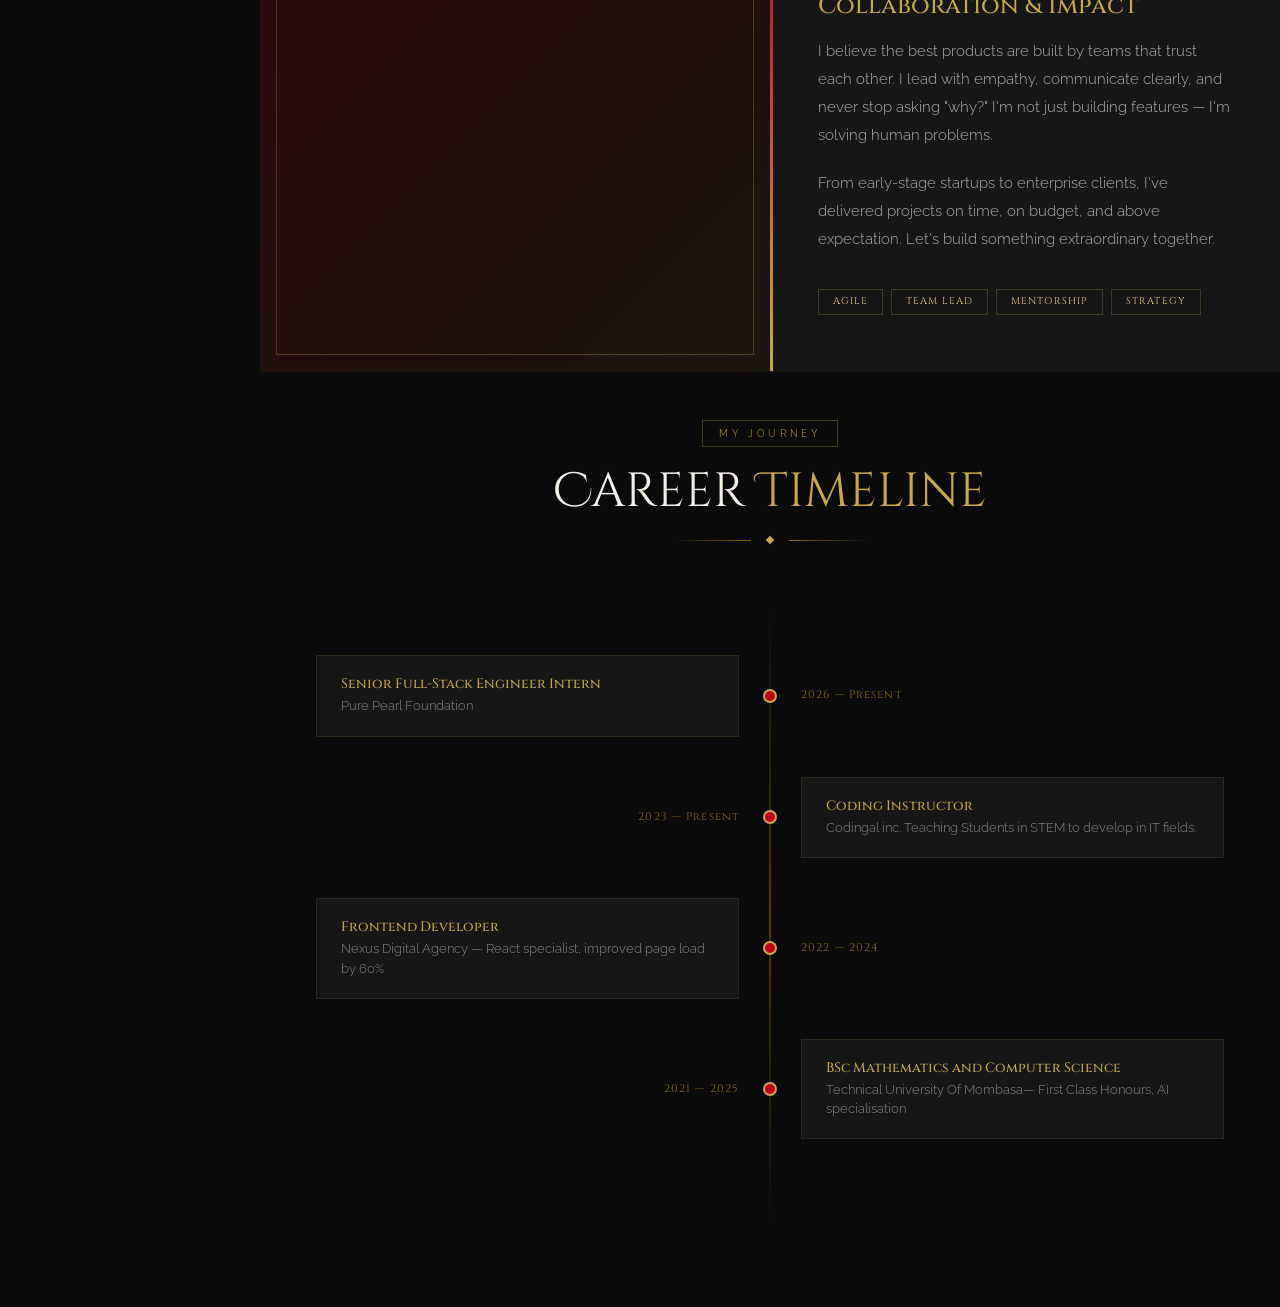
==== commit 16396448: "chore: improve SEO metadata, accessibility, and loading performance across all pages" ====
--- a/about.html
+++ b/about.html
@@ -5,22 +5,43 @@
   <meta name="viewport" content="width=device-width, initial-scale=1.0"/>
   <title>About — Bonface Thuo</title>
 
+  <!-- Meta Tags -->
+  <meta name="description" content="About Bonface Thuo, a Full-Stack Developer and UI/UX Designer based in Mombasa." />
+  <meta name="keywords" content="Bonface Thuo, Portfolio, Full-Stack Developer, UI/UX Designer, Web Development, About Me" />
+  
+  <!-- Open Graph -->
+  <meta property="og:title" content="About — Bonface Thuo" />
+  <meta property="og:description" content="About Bonface Thuo, a Full-Stack Developer and UI/UX Designer based in Mombasa." />
+  <meta property="og:type" content="website" />
+  
+  <!-- Twitter Card -->
+  <meta name="twitter:card" content="summary_large_image" />
+  <meta name="twitter:title" content="About — Bonface Thuo" />
+  <meta name="twitter:description" content="About Bonface Thuo, a Full-Stack Developer and UI/UX Designer based in Mombasa." />
+
   <!-- Bootstrap 5 -->
   <link href="https://cdn.jsdelivr.net/npm/bootstrap@5.3.3/dist/css/bootstrap.min.css" rel="stylesheet"/>
   <!-- Bootstrap Icons -->
   <link href="https://cdn.jsdelivr.net/npm/bootstrap-icons@1.11.3/font/bootstrap-icons.min.css" rel="stylesheet"/>
   <!-- Google Fonts -->
+  <link rel="preconnect" href="https://fonts.googleapis.com">
+  <link rel="preconnect" href="https://fonts.gstatic.com" crossorigin>
   <link href="https://fonts.googleapis.com/css2?family=Cinzel+Decorative:wght@700;900&family=Cinzel:wght@400;600;700&family=Raleway:ital,wght@0,300;0,400;0,600;1,300&display=swap" rel="stylesheet"/>
   <!-- AOS Animate on Scroll -->
   <link href="https://cdn.jsdelivr.net/npm/aos@2.3.4/dist/aos.css" rel="stylesheet"/>
   
   <link rel="stylesheet" href="style.css">
+
+  <!-- Scripts -->
+  <script defer src="https://cdn.jsdelivr.net/npm/bootstrap@5.3.3/dist/js/bootstrap.bundle.min.js"></script>
+  <script defer src="https://cdn.jsdelivr.net/npm/aos@2.3.4/dist/aos.js"></script>
+  <script defer src="script.js"></script>
 </head>
 <body>
 
 <div id="sb-overlay" onclick="closeSidebar()"></div>
 
-<button id="sb-toggle" onclick="toggleSidebar()">
+<button id="sb-toggle" onclick="toggleSidebar()" aria-label="Toggle Sidebar">
   <i class="bi bi-list"></i>
 </button>
 
@@ -47,16 +68,16 @@
   </div>
 
   <div class="sb-social">
-    <a href="https://github.com/Bonface-3020" title="GitHub" target="_blank"><i class="bi bi-github"></i></a>
-    <a href="https://www.instagram.com/alpha_bonnie_3020?igsh=MWN3YW5udHBidG1ybQ==" title="Instagram" target="_blank"><i class="bi bi-instagram"></i></a>
-    <a href="#" title="LinkedIn"><i class="bi bi-linkedin"></i></a>
-    <a href="#" title="Twitter/X"><i class="bi bi-twitter-x"></i></a>
-    <a href="#" title="Dribbble"><i class="bi bi-dribbble"></i></a>
+    <a href="https://github.com/Bonface-3020" title="GitHub" target="_blank" aria-label="GitHub"><i class="bi bi-github"></i></a>
+    <a href="https://www.instagram.com/alpha_bonnie_3020?igsh=MWN3YW5udHBidG1ybQ==" title="Instagram" target="_blank" aria-label="Instagram"><i class="bi bi-instagram"></i></a>
+    <a href="#" title="LinkedIn" aria-label="LinkedIn"><i class="bi bi-linkedin"></i></a>
+    <a href="#" title="Twitter/X" aria-label="Twitter"><i class="bi bi-twitter-x"></i></a>
+    <a href="#" title="Dribbble" aria-label="Dribbble"><i class="bi bi-dribbble"></i></a>
   </div>
 </nav>
 
-<div id="main-content">
-  <div id="page-about" class="page">
+<main id="main-content">
+  <section id="page-about" class="page">
     <div class="section-header" data-aos="fade-up">
       <span class="section-tag">Who I Am</span>
       <h2 class="section-title">About <span>Me</span></h2>
@@ -66,7 +87,7 @@
     <!-- Block 1: Image Left, Text Right -->
     <div class="about-block">
       <div class="about-img-wrap" data-aos="fade-right">
-        <img src="Images\Alpha.jpeg" alt="Bonface Thuo"/>
+        <img src="Images/Alpha.jpeg" alt="Bonface Thuo"/>
         <div class="about-img-border"></div>
       </div>
       <div class="about-text-wrap" data-aos="fade-left">
@@ -160,7 +181,7 @@
           <div class="tl-dot"></div>
           <div class="tl-content">
             <h5>Coding Instructor</h5>
-            <p>Codingal inc. Teaching Students in STEM to devlelop in IT fields.</p>
+            <p>Codingal inc. Teaching Students in STEM to develop in IT fields.</p>
           </div>
         </div>
         <div class="tl-item" data-aos="fade-right">
@@ -181,13 +202,8 @@
         </div>
       </div>
     </div>
-  </div>
-</div>
-
-<!-- Bootstrap JS -->
-<script src="https://cdn.jsdelivr.net/npm/bootstrap@5.3.3/dist/js/bootstrap.bundle.min.js"></script>
-<!-- AOS -->
-<script src="https://cdn.jsdelivr.net/npm/aos@2.3.4/dist/aos.js"></script>
-<script src="script.js"></script>
+  </section>
+</main>
+
 </body>
 </html>
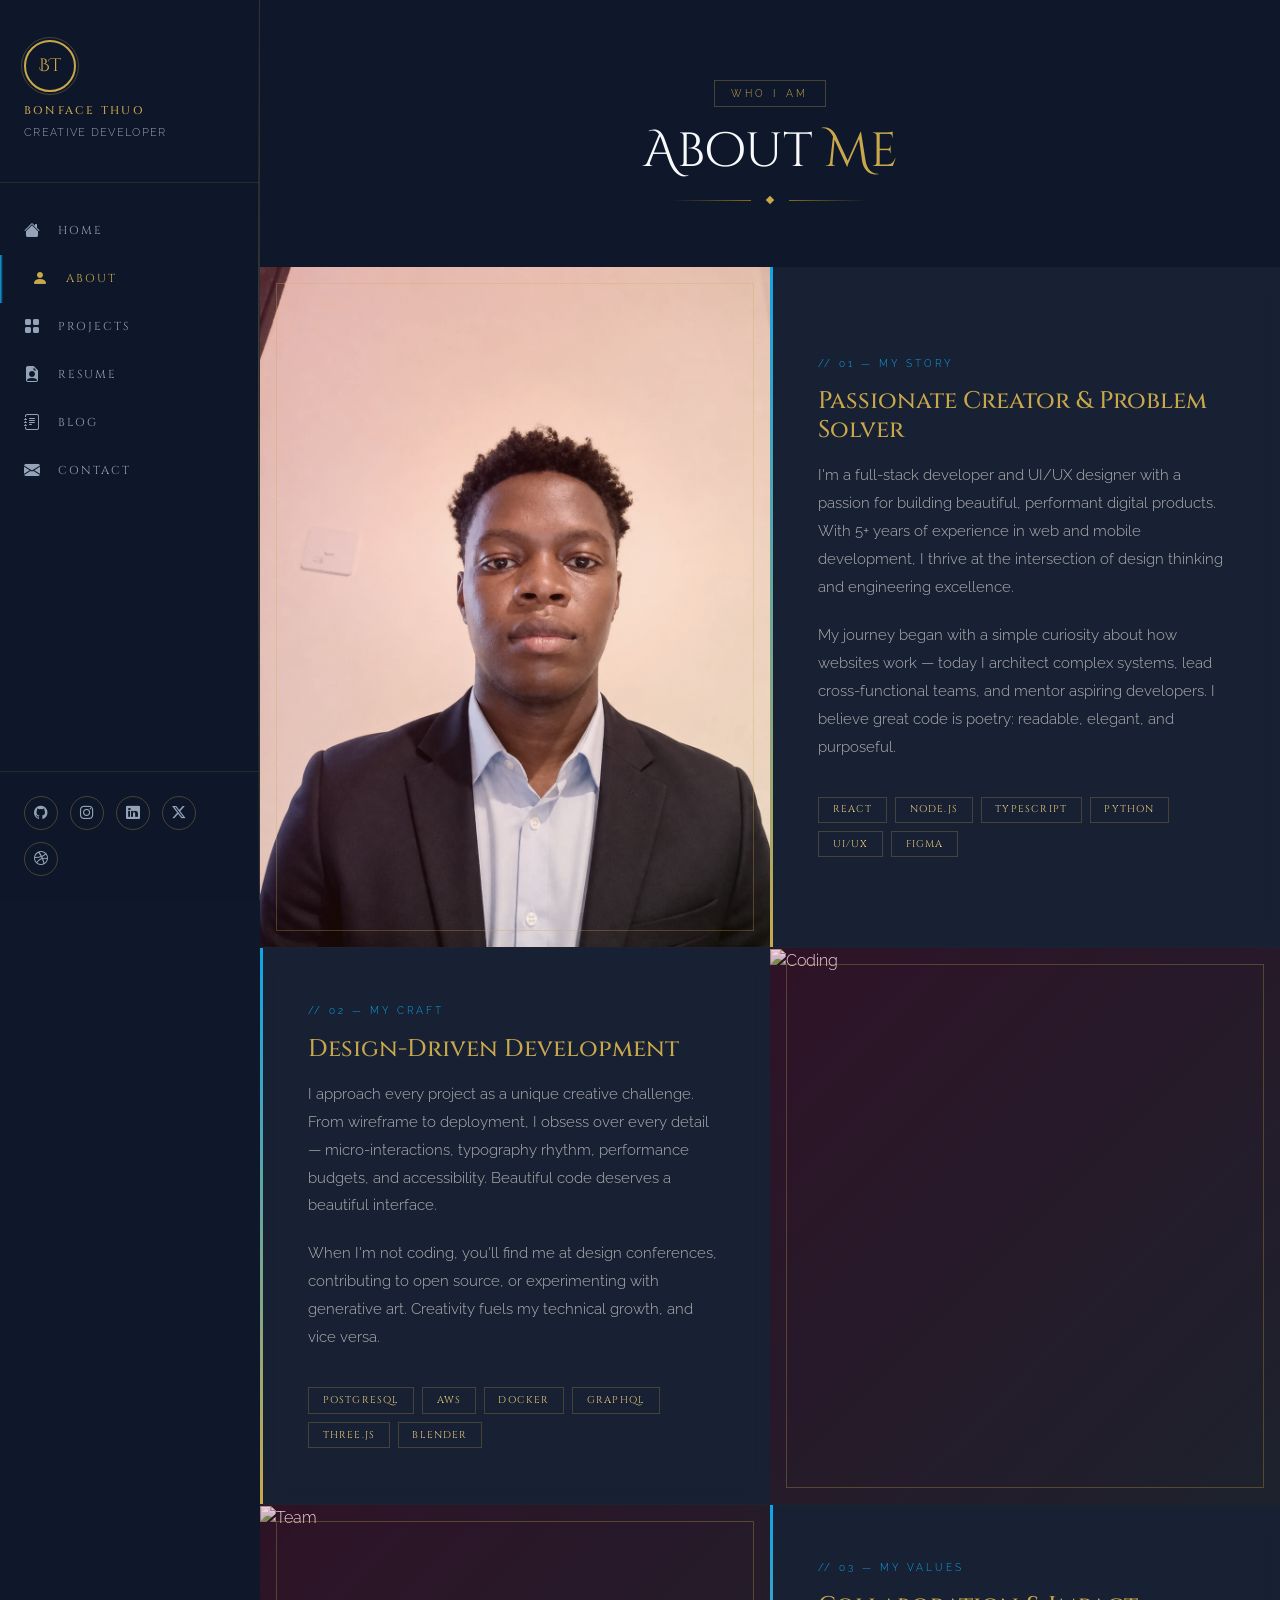
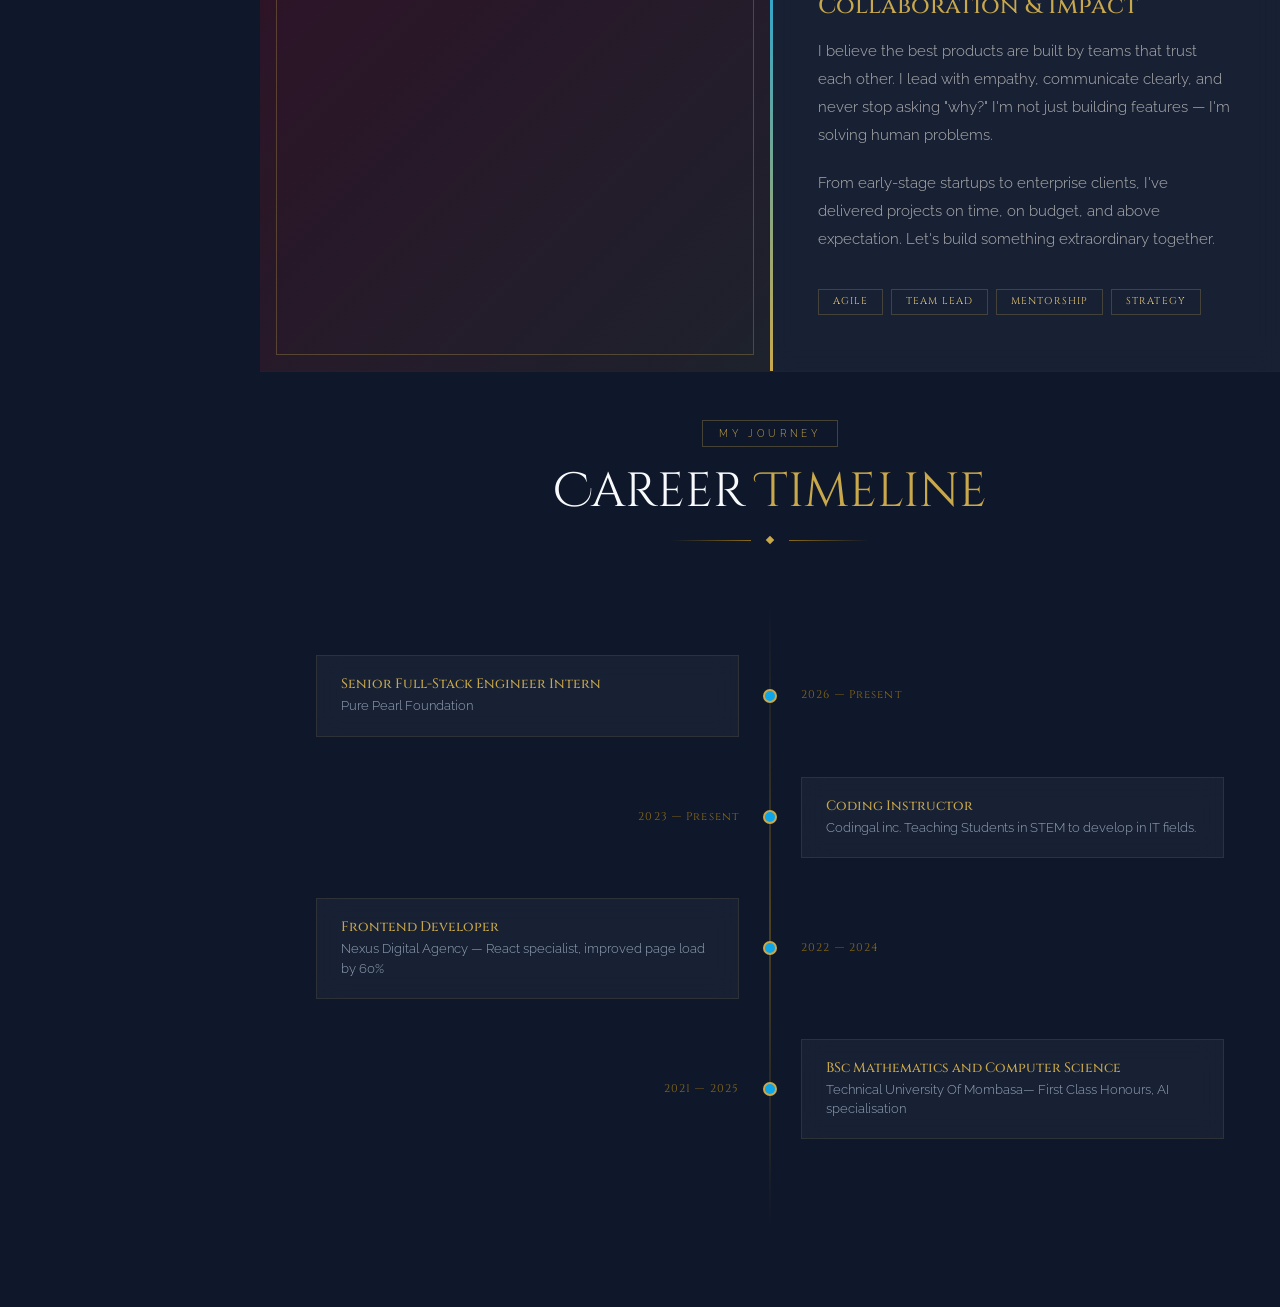
==== commit 763a8e61: "feat: add blog and resume pages, update navigation, and refine global design tokens and glassmorphis" ====
--- a/about.html
+++ b/about.html
@@ -62,6 +62,12 @@
     <a href="project.html">
       <i class="bi bi-grid-fill"></i> Projects
     </a>
+    <a href="resume.html">
+      <i class="bi bi-file-earmark-person-fill"></i> Resume
+    </a>
+    <a href="blog.html">
+      <i class="bi bi-journal-text"></i> Blog
+    </a>
     <a href="contact.html">
       <i class="bi bi-envelope-fill"></i> Contact
     </a>
--- a/style.css
+++ b/style.css
@@ -1,15 +1,15 @@
 /* ─── DESIGN TOKENS ─────────────────────────────────── */
 :root {
-  --black:   #0a0a0a;
-  --dark:    #111111;
-  --panel:   #161616;
-  --red:     #c0001a;
-  --red-dim: #8a0012;
+  --black:   #0f172a;
+  --dark:    #1e293b;
+  --panel:   rgba(30, 41, 59, 0.6);
+  --red:     #0ea5e9;
+  --red-dim: #0284c7;
   --gold:    #c9a84c;
   --gold-lt: #e8c97a;
   --gold-dk: #8a6a1a;
-  --white:   #f5f0e8;
-  --muted:   #888;
+  --white:   #f8fafc;
+  --muted:   #94a3b8;
   --sidebar-w: 260px;
   --transition: .35s cubic-bezier(.4,0,.2,1);
 }
@@ -40,7 +40,9 @@
   width: var(--sidebar-w);
   height: 100vh;
   height: 100dvh;
-  background: var(--dark);
+  background: rgba(15, 23, 42, 0.85);
+  backdrop-filter: blur(16px);
+  -webkit-backdrop-filter: blur(16px);
   border-right: 1px solid rgba(201,168,76,.18);
   display: flex;
   flex-direction: column;
@@ -200,7 +202,7 @@
 .hero-bg {
   position: absolute; inset: 0;
   background:
-    linear-gradient(135deg, rgba(5,5,5,.95) 0%, rgba(192,0,26,.25) 50%, rgba(5,5,5,.98) 100%),
+    linear-gradient(135deg, rgba(15,23,42,.95) 0%, rgba(14,165,233,.25) 50%, rgba(15,23,42,.98) 100%),
     url('https://images.unsplash.com/photo-1517180102446-f3ece451e9d8?w=1600&q=80') center/cover no-repeat;
   z-index: 1;
   filter: blur(6px) brightness(0.5);
@@ -362,7 +364,7 @@
   position: absolute;
   bottom: 0; left: 0; right: 0;
   z-index: 2;
-  background: rgba(22,22,22,.85);
+  background: rgba(30, 41, 59, 0.7);
   backdrop-filter: blur(10px);
   border-top: 1px solid rgba(201,168,76,.15);
   display: flex;
@@ -449,6 +451,8 @@
 }
 .about-text-wrap {
   background: var(--panel);
+  backdrop-filter: blur(12px);
+  -webkit-backdrop-filter: blur(12px);
   padding: 3.5rem 3rem;
   display: flex; flex-direction: column; justify-content: center;
   position: relative;
@@ -511,6 +515,8 @@
 }
 .tl-content {
   background: var(--panel);
+  backdrop-filter: blur(12px);
+  -webkit-backdrop-filter: blur(12px);
   border: 1px solid rgba(201,168,76,.12);
   padding: 1.25rem 1.5rem;
   position: relative;
@@ -572,6 +578,8 @@
 /* Project cards */
 .project-card {
   background: var(--panel);
+  backdrop-filter: blur(12px);
+  -webkit-backdrop-filter: blur(12px);
   border: 1px solid rgba(201,168,76,.1);
   height: 100%;
   display: flex; flex-direction: column;
@@ -694,6 +702,8 @@
 
 .contact-info {
   background: var(--panel);
+  backdrop-filter: blur(12px);
+  -webkit-backdrop-filter: blur(12px);
   padding: 3rem;
   position: relative;
 }
@@ -763,7 +773,9 @@
 
 /* Contact form */
 .contact-form-wrap {
-  background: var(--dark);
+  background: rgba(30, 41, 59, 0.4);
+  backdrop-filter: blur(12px);
+  -webkit-backdrop-filter: blur(12px);
   padding: 3rem;
 }
 .form-label-custom {
